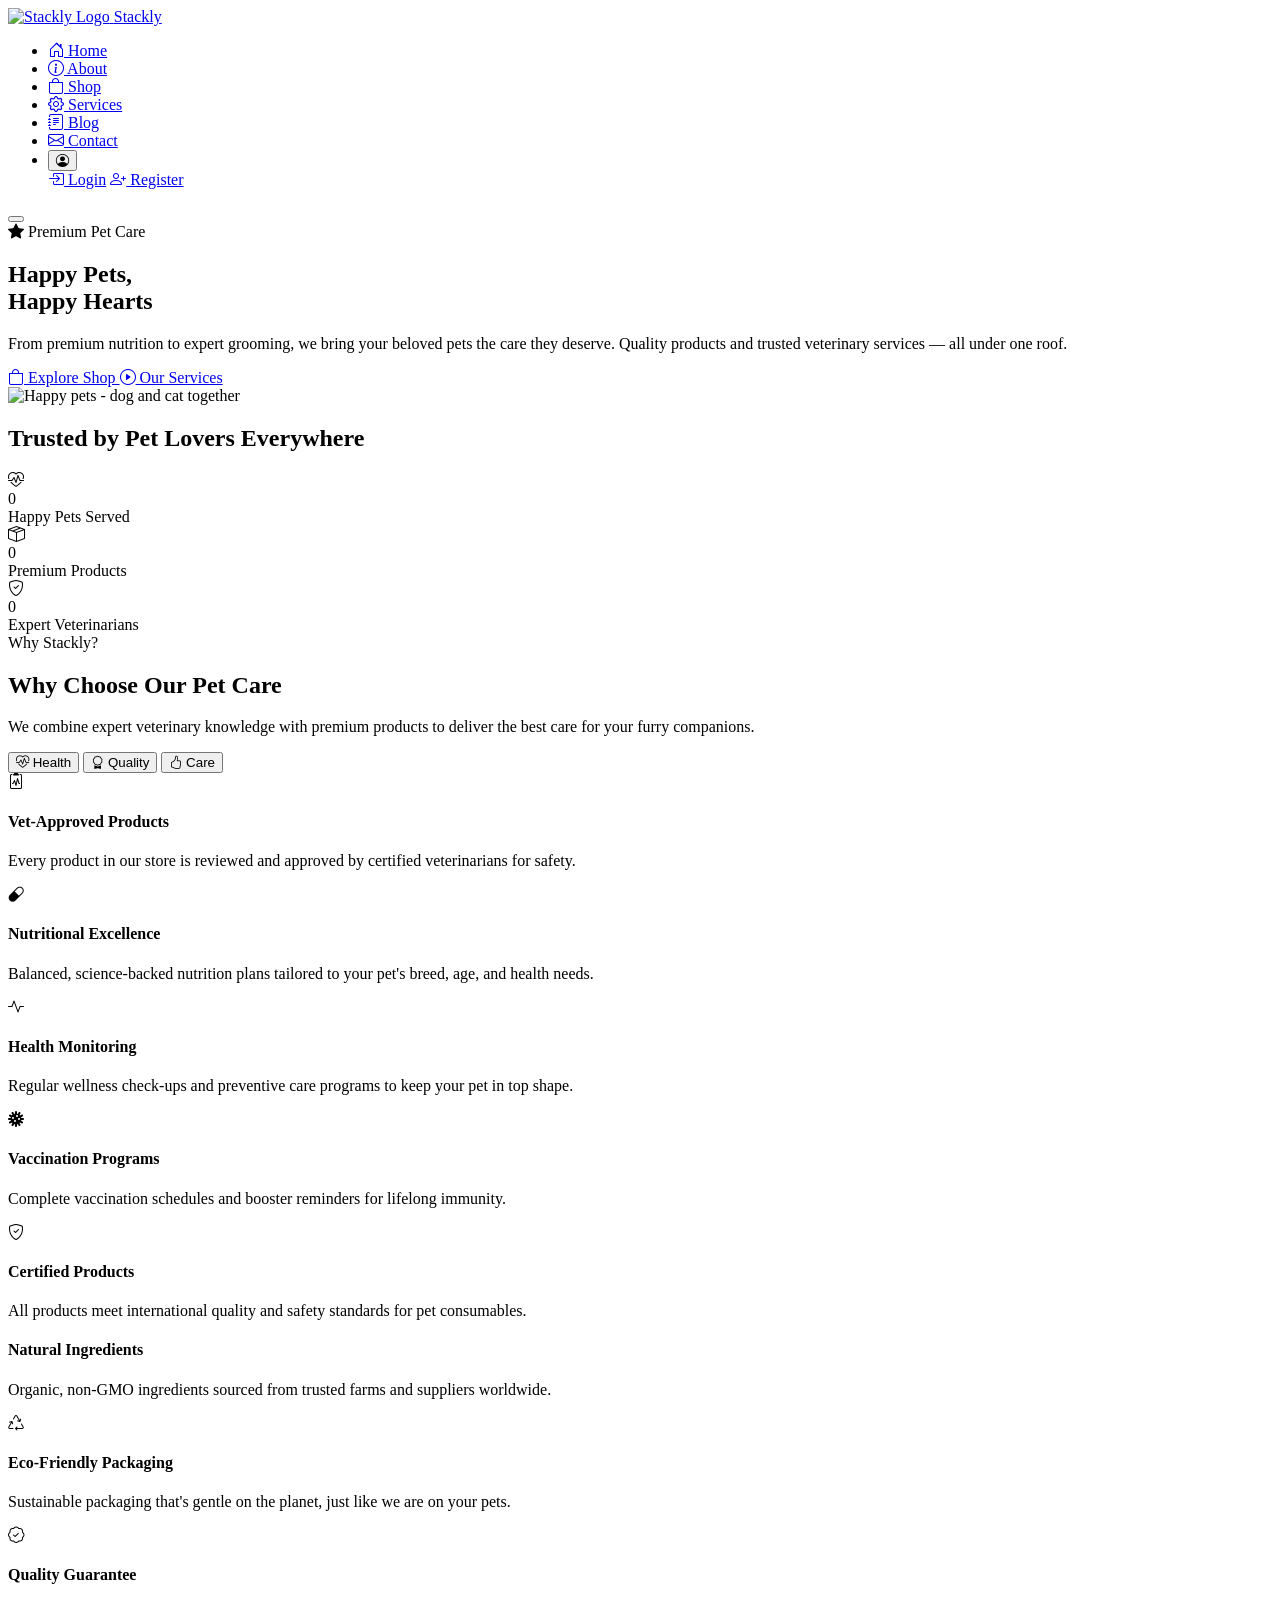
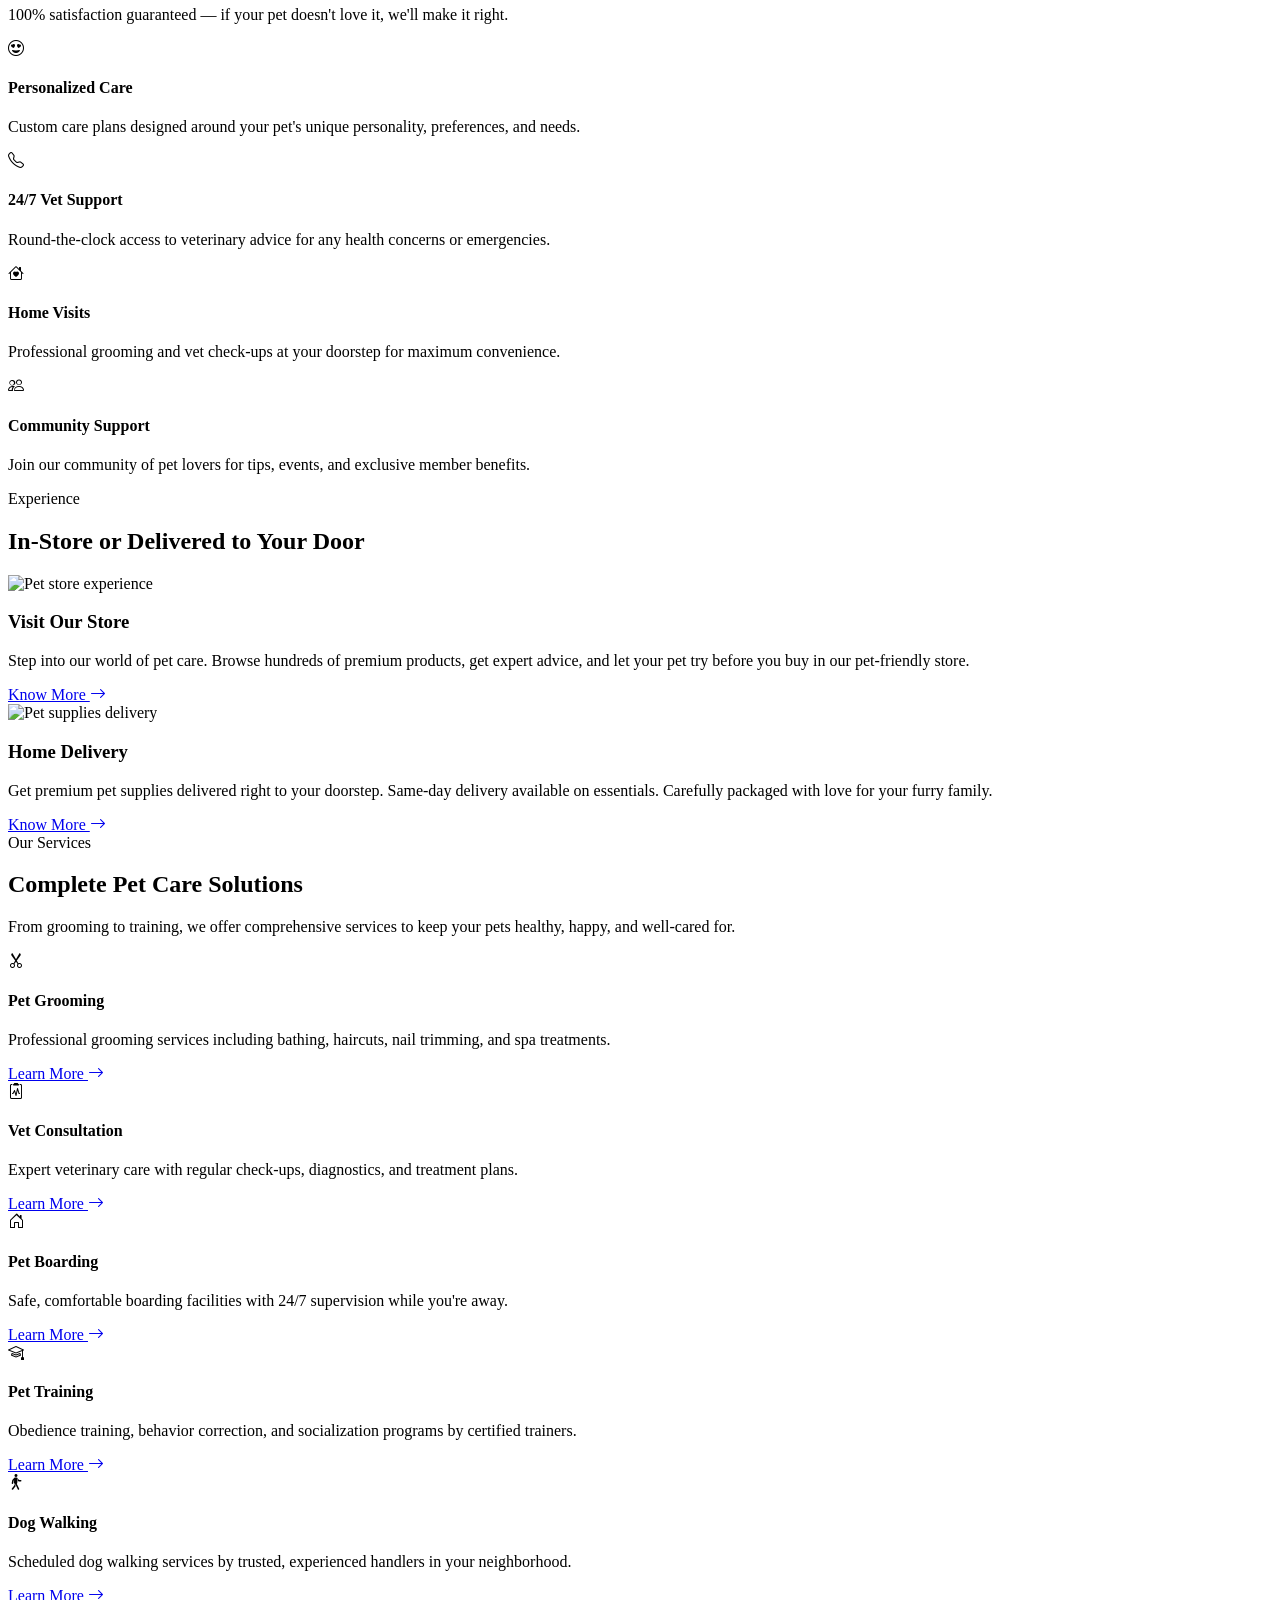
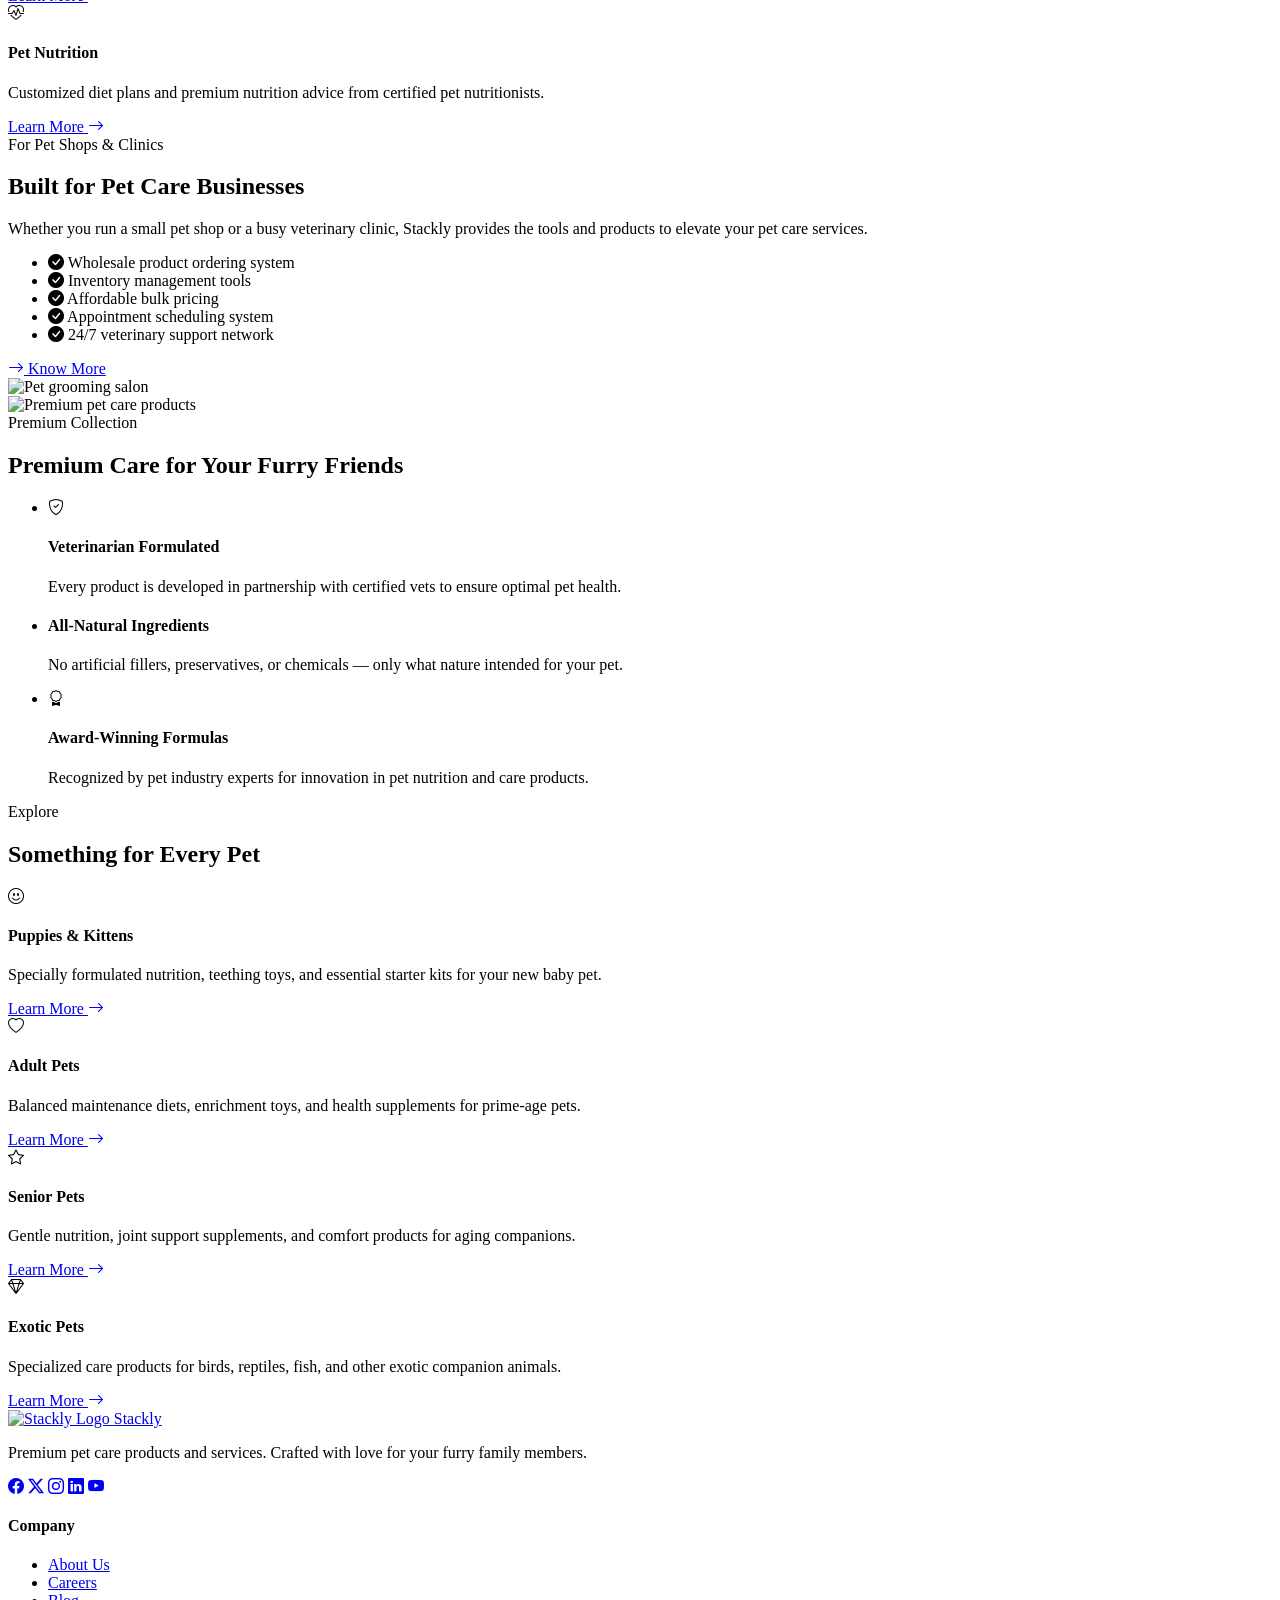
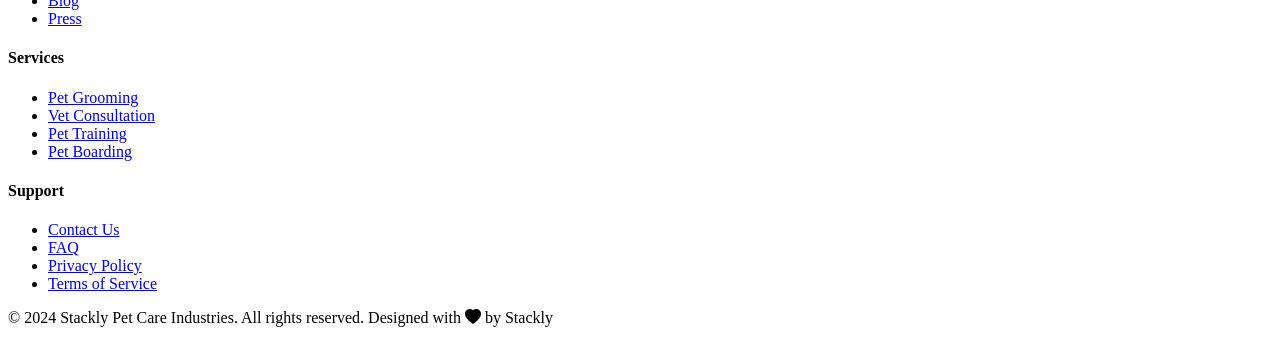
==== index.html @ ed973e9b "Add files via upload" ====
<!DOCTYPE html>
<html lang="en">
<head>
  <meta charset="UTF-8">
  <meta name="viewport" content="width=device-width, initial-scale=1.0">
  <meta name="description" content="Stackly Pet Care - Premium pet care products and services. Shop food, toys, grooming supplies and expert vet care for your furry friends.">
  <title>Stackly || Pet Care</title>
  <link href="https://cdn.jsdelivr.net/npm/bootstrap-icons@1.11.3/font/bootstrap-icons.css" rel="stylesheet">
  <link rel="stylesheet" href="css/style.css">
</head>
<body>

<!-- ===== NAVBAR ===== -->
<nav class="navbar" id="navbar">
  <div class="container">
    <a href="index.html" class="navbar-brand">
      <img src="images/logo.webp" alt="Stackly Logo" class="logo-img">
      <span class="brand-text">Stackly</span>
    </a>

    <ul class="nav-links" id="navLinks">
      <li><a href="index.html" class="active"><i class="bi bi-house-door"></i> Home</a></li>
      <li><a href="about.html"><i class="bi bi-info-circle"></i> About</a></li>
      <li><a href="shop.html"><i class="bi bi-bag"></i> Shop</a></li>
      <li><a href="services.html"><i class="bi bi-gear"></i> Services</a></li>
      <li><a href="blog.html"><i class="bi bi-journal-text"></i> Blog</a></li>
      <li><a href="contact.html"><i class="bi bi-envelope"></i> Contact</a></li>
      <li class="profile-dropdown">
        <button class="profile-btn" onclick="toggleDropdown()" aria-label="Profile menu">
          <i class="bi bi-person-circle"></i>
        </button>
        <div class="dropdown-menu" id="profileDropdown">
          <a href="login.html"><i class="bi bi-box-arrow-in-right"></i> Login</a>
          <a href="register.html"><i class="bi bi-person-plus"></i> Register</a>
        </div>
      </li>
    </ul>

    <button class="hamburger" onclick="toggleMenu()" aria-label="Toggle navigation">
      <span></span><span></span><span></span>
    </button>
  </div>
</nav>
<div class="nav-overlay" id="navOverlay"></div>

<!-- ===== SECTION 1: HERO ===== -->
<section class="hero-section" id="hero">
  <div class="container">
    <div class="hero-grid">
      <div class="hero-content">
        <div class="hero-badge">
          <i class="bi bi-star-fill"></i> Premium Pet Care
        </div>
        <h1 class="hero-title">
          Happy Pets,<br><span>Happy Hearts</span>
        </h1>
        <p class="hero-text">
          From premium nutrition to expert grooming, we bring your beloved pets the care they deserve. Quality products and trusted veterinary services — all under one roof.
        </p>
        <div class="hero-buttons">
          <a href="error.html" class="btn-primary">
            <i class="bi bi-bag"></i> Explore Shop
          </a>
          <a href="error.html" class="btn-secondary">
            <i class="bi bi-play-circle"></i> Our Services
          </a>
        </div>
      </div>
      <div class="hero-image">
        <img src="images/hero-pet.webp" alt="Happy pets - dog and cat together">
      </div>
    </div>
  </div>
</section>

<!-- ===== SECTION 2: STATS ===== -->
<section class="stats-section" id="stats">
  <div class="container">
    <h2 class="stats-title">Trusted by <span>Pet Lovers Everywhere</span></h2>
    <div class="stats-grid">
      <div class="stat-card fade-up">
        <div class="stat-icon"><i class="bi bi-heart-pulse"></i></div>
        <div class="stat-number counter" data-target="10000" data-suffix="+">0</div>
        <div class="stat-label">Happy Pets Served</div>
      </div>
      <div class="stat-card fade-up">
        <div class="stat-icon"><i class="bi bi-box-seam"></i></div>
        <div class="stat-number counter" data-target="200" data-suffix="+">0</div>
        <div class="stat-label">Premium Products</div>
      </div>
      <div class="stat-card fade-up">
        <div class="stat-icon"><i class="bi bi-shield-check"></i></div>
        <div class="stat-number counter" data-target="50" data-suffix="+">0</div>
        <div class="stat-label">Expert Veterinarians</div>
      </div>
    </div>
  </div>
</section>

<!-- ===== SECTION 3: WHY CHOOSE US (TABS) ===== -->
<section class="why-section" id="why">
  <div class="container">
    <div class="section-header fade-up">
      <div class="section-subtitle">Why Stackly?</div>
      <h2 class="section-title">Why Choose Our Pet Care</h2>
      <p class="section-desc">We combine expert veterinary knowledge with premium products to deliver the best care for your furry companions.</p>
    </div>

    <div class="tab-buttons fade-up">
      <button class="tab-btn active" data-tab="health" onclick="switchTab('health')">
        <i class="bi bi-heart-pulse"></i> Health
      </button>
      <button class="tab-btn" data-tab="quality" onclick="switchTab('quality')">
        <i class="bi bi-award"></i> Quality
      </button>
      <button class="tab-btn" data-tab="care" onclick="switchTab('care')">
        <i class="bi bi-hand-thumbs-up"></i> Care
      </button>
    </div>

    <div class="tab-content active" id="health">
      <div class="feature-grid">
        <div class="feature-card fade-up">
          <div class="feature-icon"><i class="bi bi-clipboard2-pulse"></i></div>
          <h4>Vet-Approved Products</h4>
          <p>Every product in our store is reviewed and approved by certified veterinarians for safety.</p>
        </div>
        <div class="feature-card fade-up">
          <div class="feature-icon"><i class="bi bi-capsule"></i></div>
          <h4>Nutritional Excellence</h4>
          <p>Balanced, science-backed nutrition plans tailored to your pet's breed, age, and health needs.</p>
        </div>
        <div class="feature-card fade-up">
          <div class="feature-icon"><i class="bi bi-activity"></i></div>
          <h4>Health Monitoring</h4>
          <p>Regular wellness check-ups and preventive care programs to keep your pet in top shape.</p>
        </div>
        <div class="feature-card fade-up">
          <div class="feature-icon"><i class="bi bi-virus"></i></div>
          <h4>Vaccination Programs</h4>
          <p>Complete vaccination schedules and booster reminders for lifelong immunity.</p>
        </div>
      </div>
    </div>

    <div class="tab-content" id="quality">
      <div class="feature-grid">
        <div class="feature-card fade-up">
          <div class="feature-icon"><i class="bi bi-shield-check"></i></div>
          <h4>Certified Products</h4>
          <p>All products meet international quality and safety standards for pet consumables.</p>
        </div>
        <div class="feature-card fade-up">
          <div class="feature-icon"><i class="bi bi-leaf"></i></div>
          <h4>Natural Ingredients</h4>
          <p>Organic, non-GMO ingredients sourced from trusted farms and suppliers worldwide.</p>
        </div>
        <div class="feature-card fade-up">
          <div class="feature-icon"><i class="bi bi-recycle"></i></div>
          <h4>Eco-Friendly Packaging</h4>
          <p>Sustainable packaging that's gentle on the planet, just like we are on your pets.</p>
        </div>
        <div class="feature-card fade-up">
          <div class="feature-icon"><i class="bi bi-patch-check"></i></div>
          <h4>Quality Guarantee</h4>
          <p>100% satisfaction guaranteed — if your pet doesn't love it, we'll make it right.</p>
        </div>
      </div>
    </div>

    <div class="tab-content" id="care">
      <div class="feature-grid">
        <div class="feature-card fade-up">
          <div class="feature-icon"><i class="bi bi-emoji-heart-eyes"></i></div>
          <h4>Personalized Care</h4>
          <p>Custom care plans designed around your pet's unique personality, preferences, and needs.</p>
        </div>
        <div class="feature-card fade-up">
          <div class="feature-icon"><i class="bi bi-telephone"></i></div>
          <h4>24/7 Vet Support</h4>
          <p>Round-the-clock access to veterinary advice for any health concerns or emergencies.</p>
        </div>
        <div class="feature-card fade-up">
          <div class="feature-icon"><i class="bi bi-house-heart"></i></div>
          <h4>Home Visits</h4>
          <p>Professional grooming and vet check-ups at your doorstep for maximum convenience.</p>
        </div>
        <div class="feature-card fade-up">
          <div class="feature-icon"><i class="bi bi-people"></i></div>
          <h4>Community Support</h4>
          <p>Join our community of pet lovers for tips, events, and exclusive member benefits.</p>
        </div>
      </div>
    </div>
  </div>
</section>

<!-- ===== SECTION 4: PLATFORM (In-Store / Delivery) ===== -->
<section class="platform-section" id="platform">
  <div class="container">
    <div class="section-header fade-up">
      <div class="section-subtitle">Experience</div>
      <h2 class="section-title">In-Store or Delivered to Your Door</h2>
    </div>
    <div class="platform-grid">
      <div class="platform-card fade-up">
        <img src="images/pet-store.webp" alt="Pet store experience">
        <h3>Visit Our Store</h3>
        <p>Step into our world of pet care. Browse hundreds of premium products, get expert advice, and let your pet try before you buy in our pet-friendly store.</p>
        <a href="error.html" class="learn-link">Know More <i class="bi bi-arrow-right"></i></a>
      </div>
      <div class="platform-card fade-up">
        <img src="images/pet-delivery.webp" alt="Pet supplies delivery">
        <h3>Home Delivery</h3>
        <p>Get premium pet supplies delivered right to your doorstep. Same-day delivery available on essentials. Carefully packaged with love for your furry family.</p>
        <a href="error.html" class="learn-link">Know More <i class="bi bi-arrow-right"></i></a>
      </div>
    </div>
  </div>
</section>

<!-- ===== SECTION 5: OUR SERVICES GRID ===== -->
<section class="services-section" id="services">
  <div class="container">
    <div class="section-header fade-up">
      <div class="section-subtitle">Our Services</div>
      <h2 class="section-title">Complete Pet Care Solutions</h2>
      <p class="section-desc">From grooming to training, we offer comprehensive services to keep your pets healthy, happy, and well-cared for.</p>
    </div>
    <div class="services-grid">
      <div class="service-card fade-up">
        <div class="service-icon"><i class="bi bi-scissors"></i></div>
        <h4>Pet Grooming</h4>
        <p>Professional grooming services including bathing, haircuts, nail trimming, and spa treatments.</p>
        <a href="error.html" class="learn-link">Learn More <i class="bi bi-arrow-right"></i></a>
      </div>
      <div class="service-card fade-up">
        <div class="service-icon"><i class="bi bi-clipboard2-pulse"></i></div>
        <h4>Vet Consultation</h4>
        <p>Expert veterinary care with regular check-ups, diagnostics, and treatment plans.</p>
        <a href="error.html" class="learn-link">Learn More <i class="bi bi-arrow-right"></i></a>
      </div>
      <div class="service-card fade-up">
        <div class="service-icon"><i class="bi bi-house-door"></i></div>
        <h4>Pet Boarding</h4>
        <p>Safe, comfortable boarding facilities with 24/7 supervision while you're away.</p>
        <a href="error.html" class="learn-link">Learn More <i class="bi bi-arrow-right"></i></a>
      </div>
      <div class="service-card fade-up">
        <div class="service-icon"><i class="bi bi-mortarboard"></i></div>
        <h4>Pet Training</h4>
        <p>Obedience training, behavior correction, and socialization programs by certified trainers.</p>
        <a href="error.html" class="learn-link">Learn More <i class="bi bi-arrow-right"></i></a>
      </div>
      <div class="service-card fade-up">
        <div class="service-icon"><i class="bi bi-person-walking"></i></div>
        <h4>Dog Walking</h4>
        <p>Scheduled dog walking services by trusted, experienced handlers in your neighborhood.</p>
        <a href="error.html" class="learn-link">Learn More <i class="bi bi-arrow-right"></i></a>
      </div>
      <div class="service-card fade-up">
        <div class="service-icon"><i class="bi bi-heart-pulse"></i></div>
        <h4>Pet Nutrition</h4>
        <p>Customized diet plans and premium nutrition advice from certified pet nutritionists.</p>
        <a href="error.html" class="learn-link">Learn More <i class="bi bi-arrow-right"></i></a>
      </div>
    </div>
  </div>
</section>

<!-- ===== SECTION 6: SMALL BUSINESS ===== -->
<section class="small-biz-section" id="small-biz">
  <div class="container">
    <div class="small-biz-grid">
      <div class="small-biz-content fade-up">
        <div class="section-subtitle">For Pet Shops & Clinics</div>
        <h2>Built for Pet Care Businesses</h2>
        <p>Whether you run a small pet shop or a busy veterinary clinic, Stackly provides the tools and products to elevate your pet care services.</p>
        <ul class="biz-features">
          <li><i class="bi bi-check-circle-fill"></i> Wholesale product ordering system</li>
          <li><i class="bi bi-check-circle-fill"></i> Inventory management tools</li>
          <li><i class="bi bi-check-circle-fill"></i> Affordable bulk pricing</li>
          <li><i class="bi bi-check-circle-fill"></i> Appointment scheduling system</li>
          <li><i class="bi bi-check-circle-fill"></i> 24/7 veterinary support network</li>
        </ul>
        <a href="services.html" class="btn-primary" style="margin-top: 24px;">
          <i class="bi bi-arrow-right"></i> Know More
        </a>
      </div>
      <div class="small-biz-image fade-up">
        <img src="images/pet-grooming.webp" alt="Pet grooming salon">
      </div>
    </div>
  </div>
</section>

<!-- ===== SECTION 7: SPOTLIGHT ===== -->
<section class="spotlight-section" id="spotlight">
  <div class="container">
    <div class="spotlight-grid">
      <div class="spotlight-image fade-up">
        <img src="images/spotlight-pet.webp" alt="Premium pet care products">
      </div>
      <div class="spotlight-content fade-up">
        <div class="section-subtitle">Premium Collection</div>
        <h2 class="section-title" style="text-align:left">Premium Care for Your Furry Friends</h2>
        <ul class="spotlight-list">
          <li>
            <i class="bi bi-shield-check"></i>
            <div>
              <h4>Veterinarian Formulated</h4>
              <p>Every product is developed in partnership with certified vets to ensure optimal pet health.</p>
            </div>
          </li>
          <li>
            <i class="bi bi-leaf"></i>
            <div>
              <h4>All-Natural Ingredients</h4>
              <p>No artificial fillers, preservatives, or chemicals — only what nature intended for your pet.</p>
            </div>
          </li>
          <li>
            <i class="bi bi-award"></i>
            <div>
              <h4>Award-Winning Formulas</h4>
              <p>Recognized by pet industry experts for innovation in pet nutrition and care products.</p>
            </div>
          </li>
        </ul>
      </div>
    </div>
  </div>
</section>

<!-- ===== SECTION 8: SOLUTIONS GRID ===== -->
<section class="solutions-section" id="solutions">
  <div class="container">
    <div class="section-header fade-up">
      <div class="section-subtitle">Explore</div>
      <h2 class="section-title">Something for Every Pet</h2>
    </div>
    <div class="solutions-grid">
      <div class="solution-card fade-up">
        <i class="bi bi-emoji-smile"></i>
        <h4>Puppies & Kittens</h4>
        <p>Specially formulated nutrition, teething toys, and essential starter kits for your new baby pet.</p>
        <a href="error.html" class="learn-link">Learn More <i class="bi bi-arrow-right"></i></a>
      </div>
      <div class="solution-card fade-up">
        <i class="bi bi-heart"></i>
        <h4>Adult Pets</h4>
        <p>Balanced maintenance diets, enrichment toys, and health supplements for prime-age pets.</p>
        <a href="error.html" class="learn-link">Learn More <i class="bi bi-arrow-right"></i></a>
      </div>
      <div class="solution-card fade-up">
        <i class="bi bi-star"></i>
        <h4>Senior Pets</h4>
        <p>Gentle nutrition, joint support supplements, and comfort products for aging companions.</p>
        <a href="error.html" class="learn-link">Learn More <i class="bi bi-arrow-right"></i></a>
      </div>
      <div class="solution-card fade-up">
        <i class="bi bi-gem"></i>
        <h4>Exotic Pets</h4>
        <p>Specialized care products for birds, reptiles, fish, and other exotic companion animals.</p>
        <a href="error.html" class="learn-link">Learn More <i class="bi bi-arrow-right"></i></a>
      </div>
    </div>
  </div>
</section>

<!-- ===== FOOTER ===== -->
<footer class="footer" id="footer">
  <div class="container">
    <div class="footer-grid">
      <div class="footer-brand">
        <a href="index.html" class="navbar-brand">
          <img src="images/logo.webp" alt="Stackly Logo" class="logo-img">
          <span class="brand-text">Stackly</span>
        </a>
        <p>Premium pet care products and services. Crafted with love for your furry family members.</p>
        <div class="footer-socials">
          <a href="error.html" aria-label="Facebook"><i class="bi bi-facebook"></i></a>
          <a href="error.html" aria-label="Twitter"><i class="bi bi-twitter-x"></i></a>
          <a href="error.html" aria-label="Instagram"><i class="bi bi-instagram"></i></a>
          <a href="error.html" aria-label="LinkedIn"><i class="bi bi-linkedin"></i></a>
          <a href="error.html" aria-label="YouTube"><i class="bi bi-youtube"></i></a>
        </div>
      </div>
      <div class="footer-column">
        <h4>Company</h4>
        <ul>
          <li><a href="about.html">About Us</a></li>
          <li><a href="error.html">Careers</a></li>
          <li><a href="blog.html">Blog</a></li>
          <li><a href="error.html">Press</a></li>
        </ul>
      </div>
      <div class="footer-column">
        <h4>Services</h4>
        <ul>
          <li><a href="services.html">Pet Grooming</a></li>
          <li><a href="services.html">Vet Consultation</a></li>
          <li><a href="services.html">Pet Training</a></li>
          <li><a href="services.html">Pet Boarding</a></li>
        </ul>
      </div>
      <div class="footer-column">
        <h4>Support</h4>
        <ul>
          <li><a href="contact.html">Contact Us</a></li>
          <li><a href="error.html">FAQ</a></li>
          <li><a href="error.html">Privacy Policy</a></li>
          <li><a href="error.html">Terms of Service</a></li>
        </ul>
      </div>
    </div>
    <div class="footer-bottom">
      <p>&copy; 2024 Stackly Pet Care Industries. All rights reserved. Designed with <i class="bi bi-heart-fill" style="color:var(--accent)"></i> by Stackly</p>
    </div>
  </div>
</footer>

<script src="js/main.js"></script>
</body>
</html>
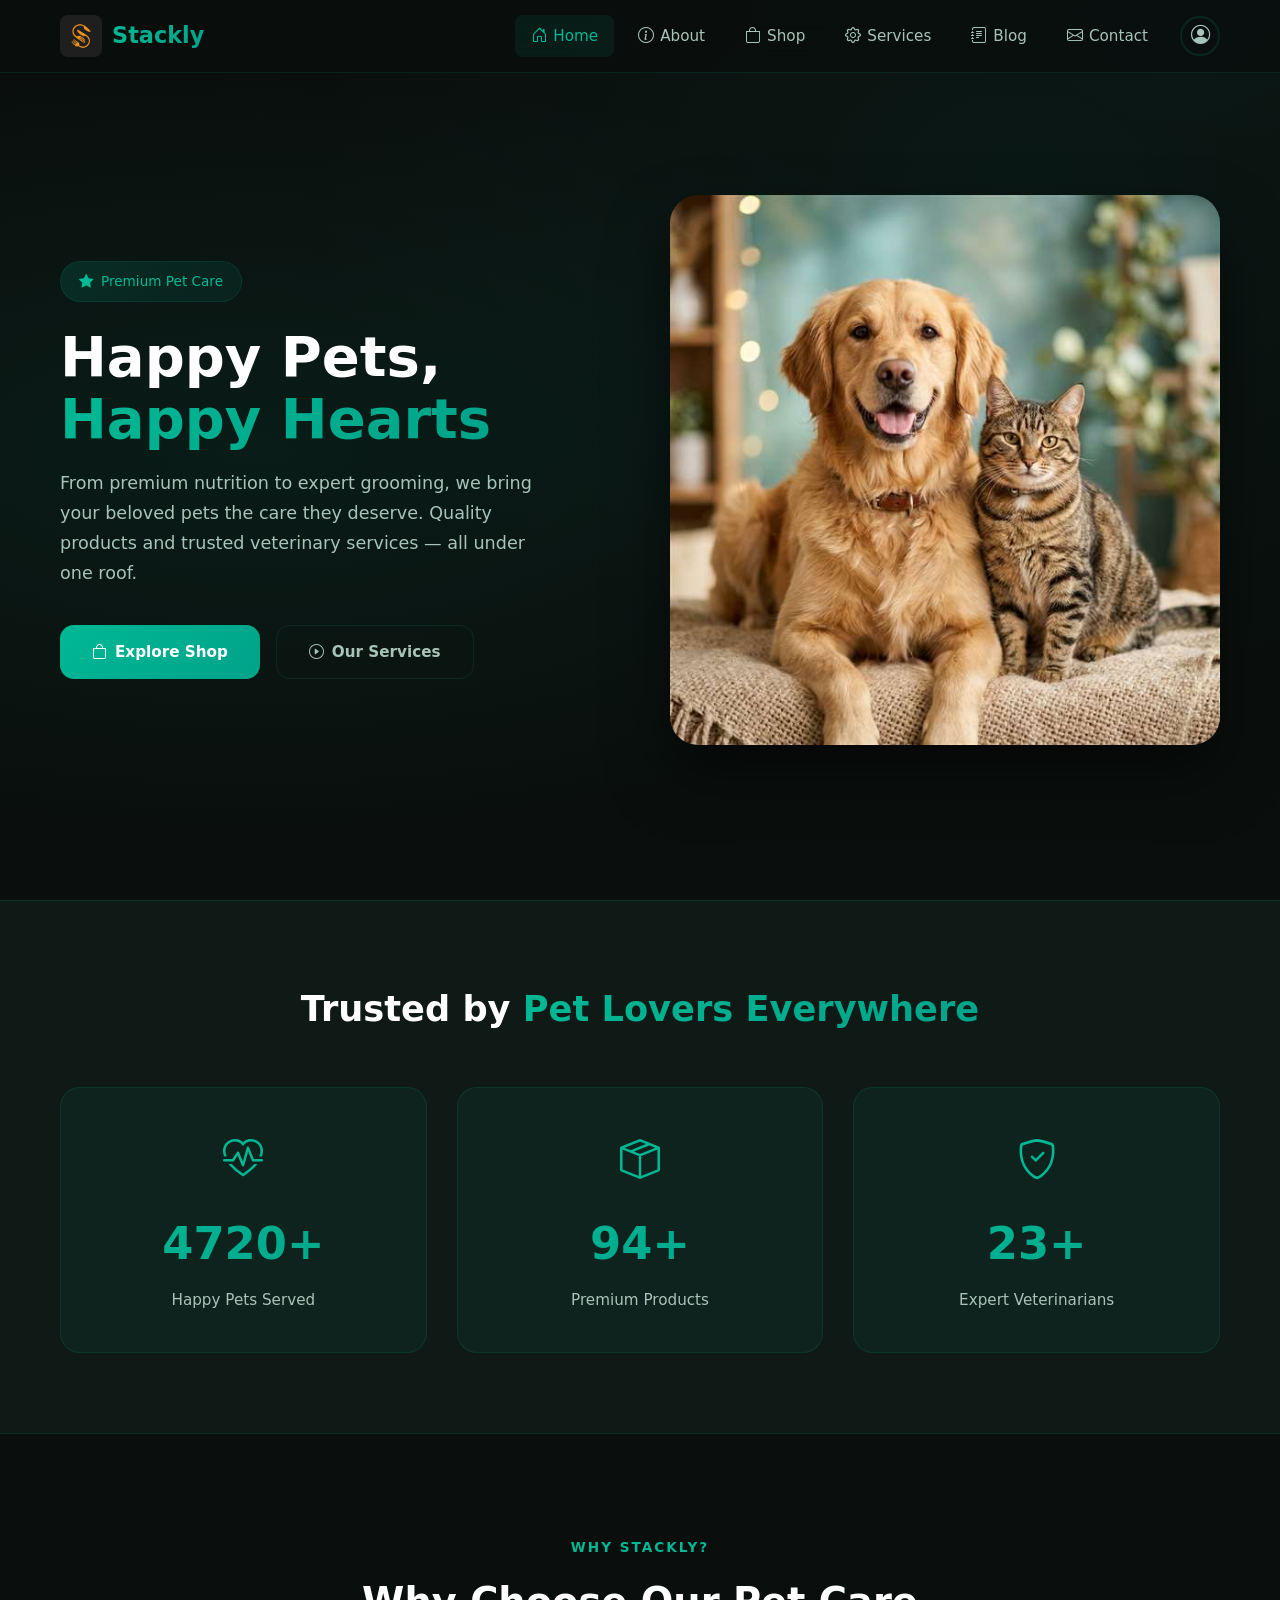
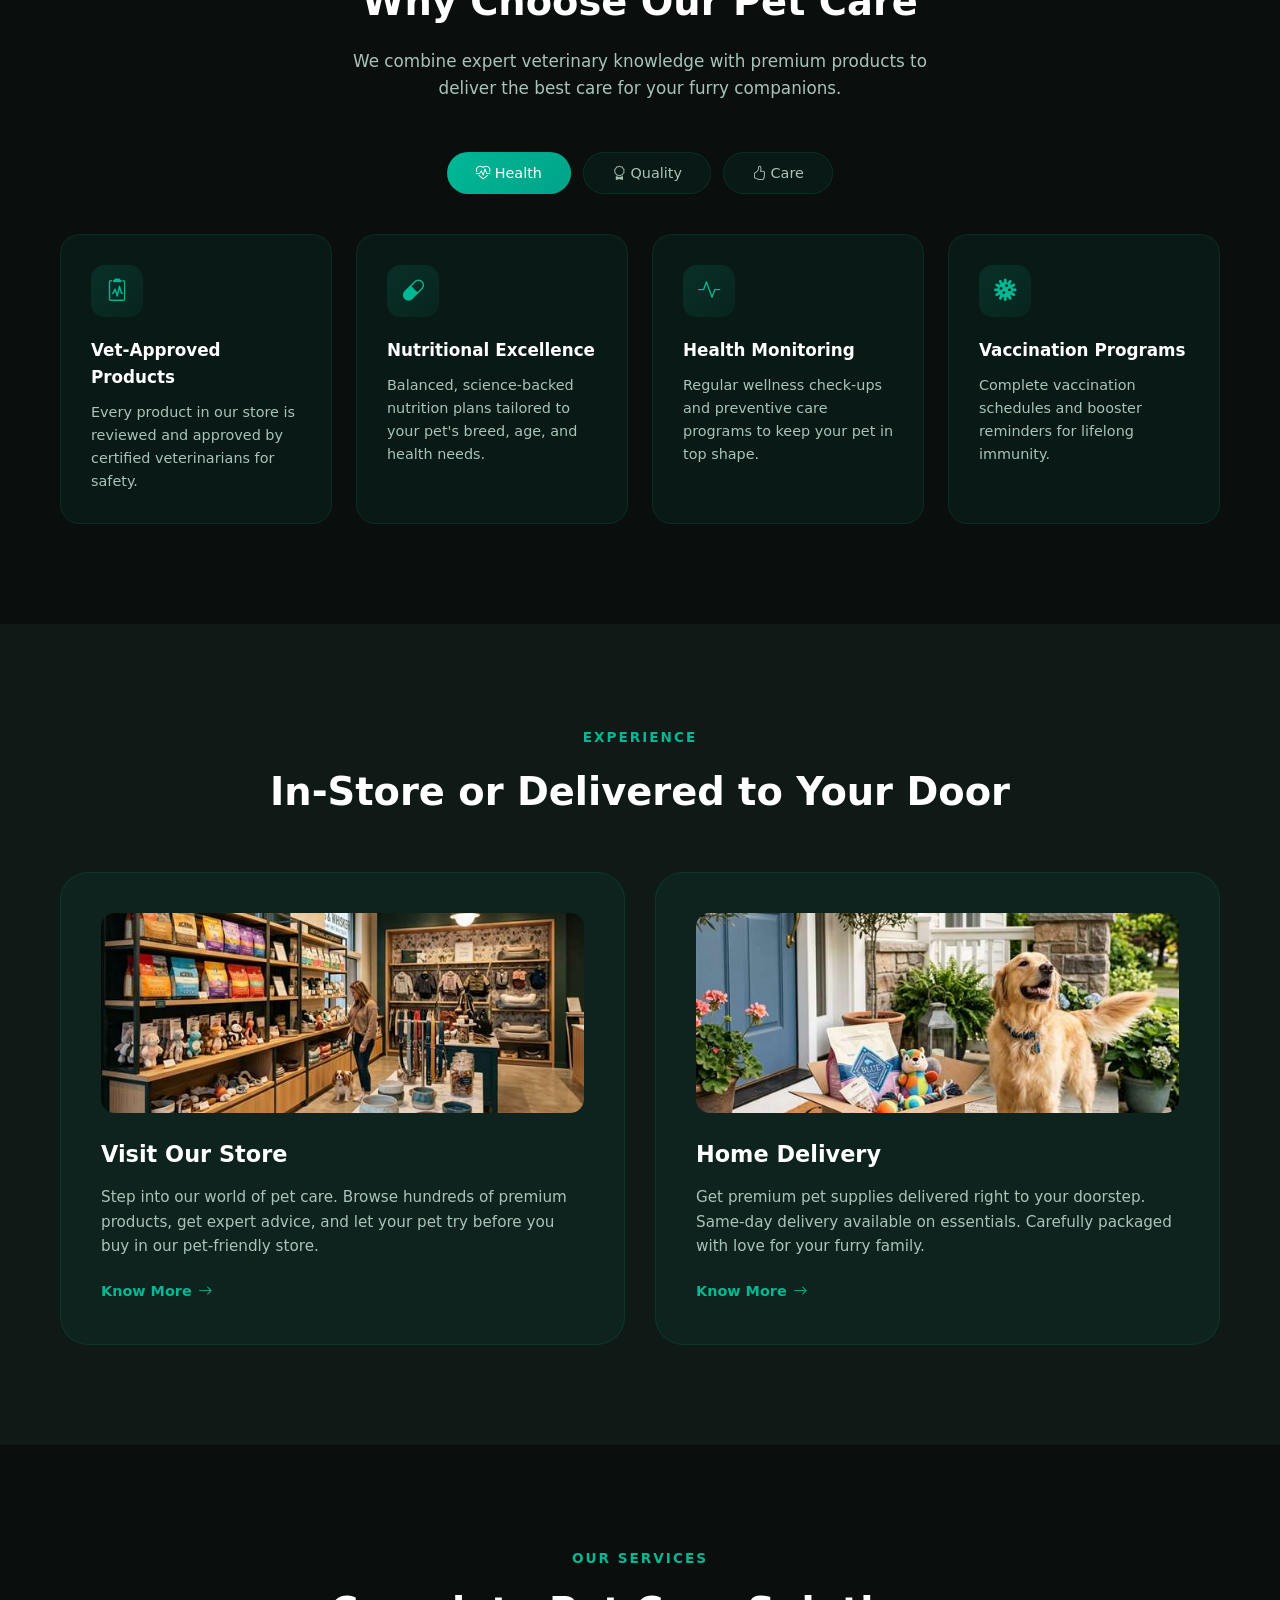
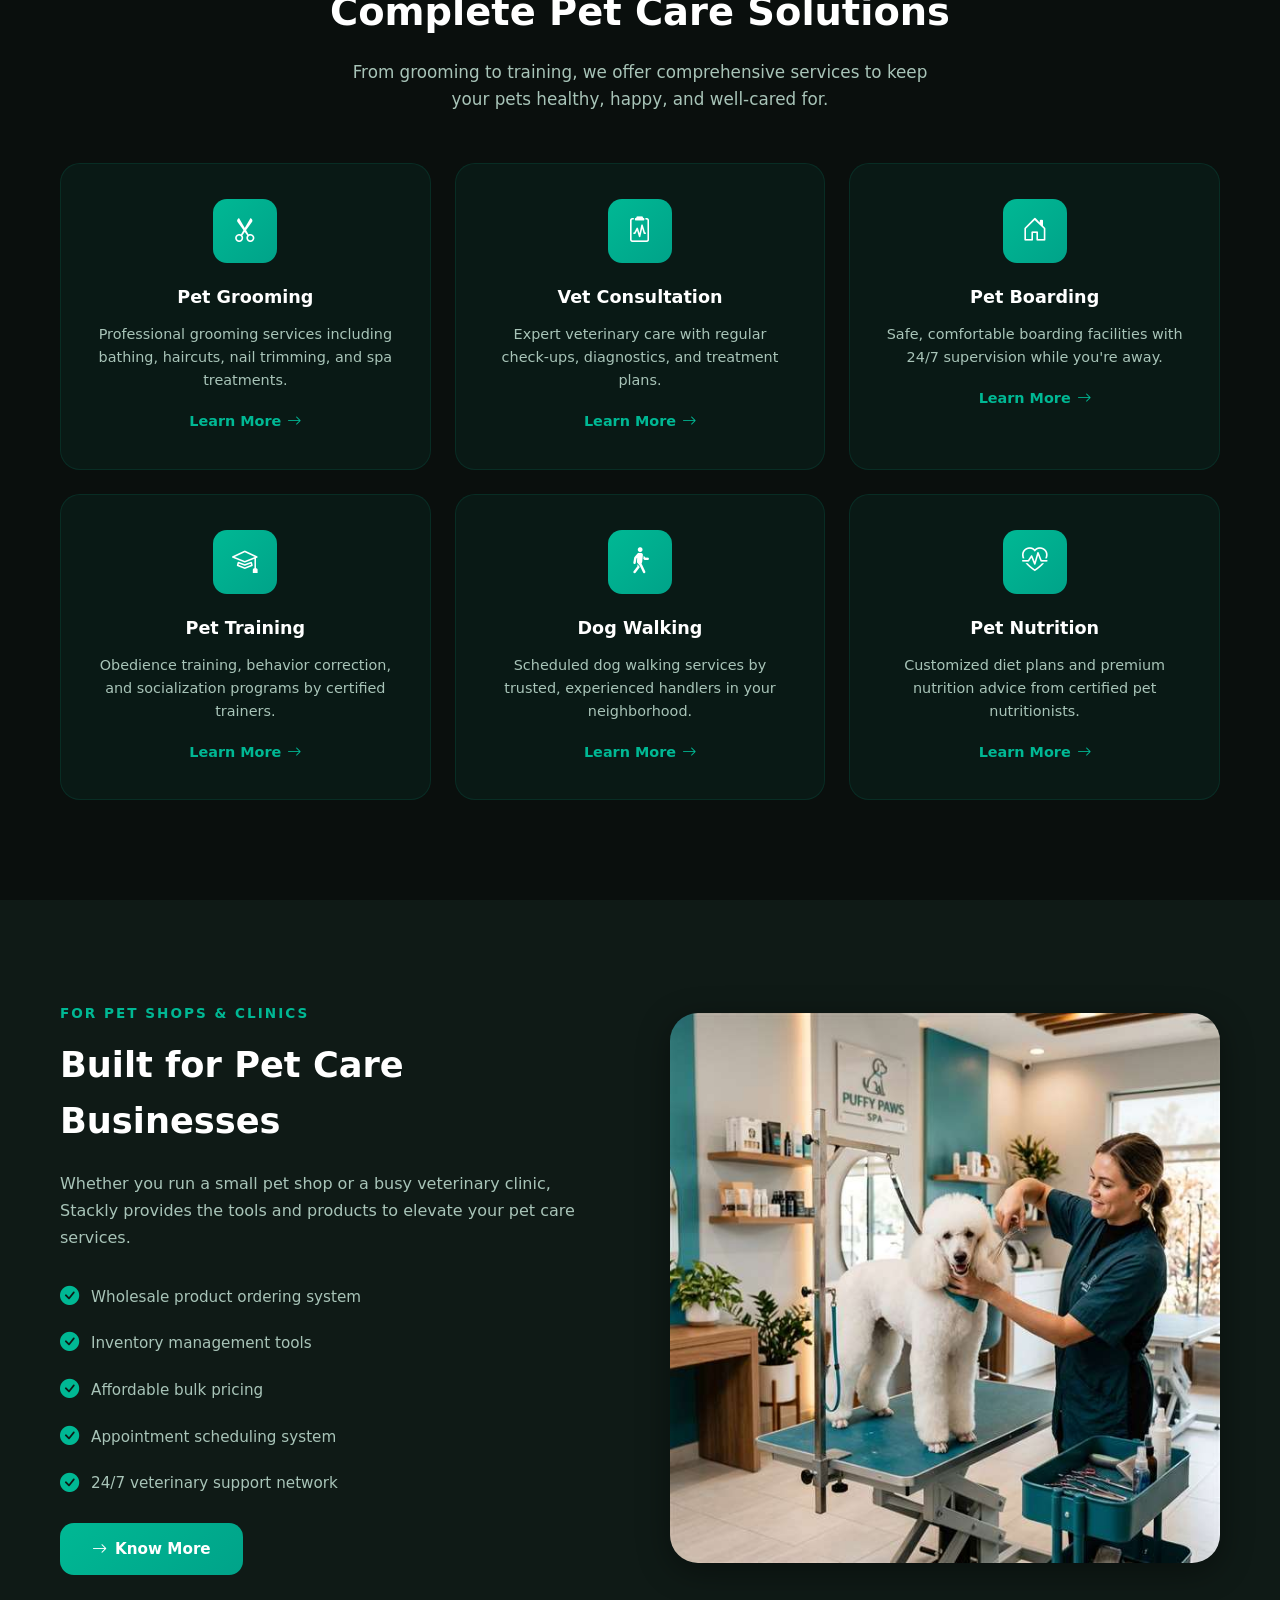
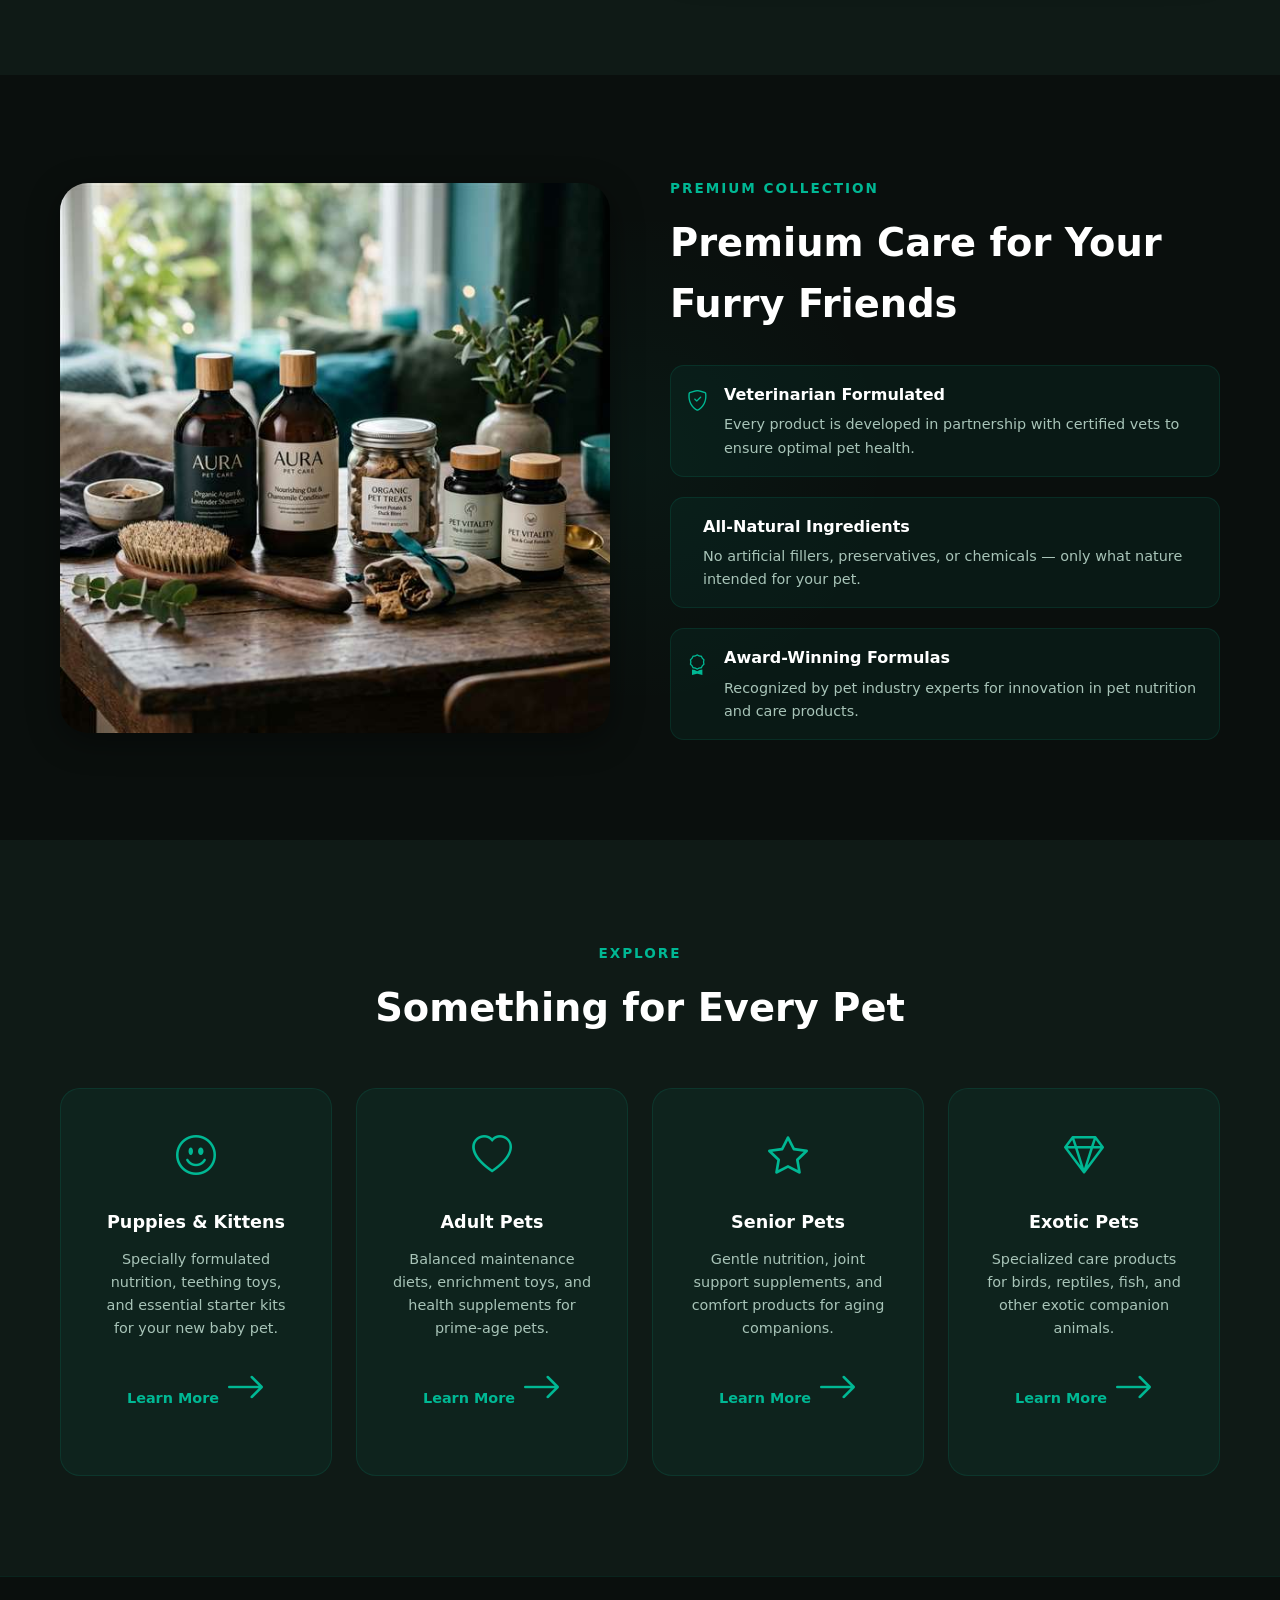
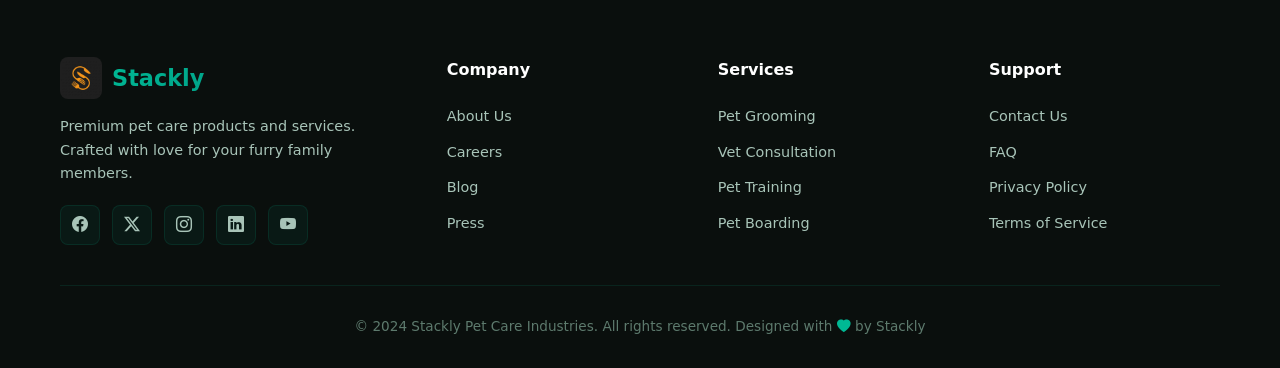
==== commit 2cc1aa47: "Fix file paths for GitHub Pages deployment" ====
--- a/index.html
+++ b/index.html
@@ -6,7 +6,7 @@
   <meta name="description" content="Stackly Pet Care - Premium pet care products and services. Shop food, toys, grooming supplies and expert vet care for your furry friends.">
   <title>Stackly || Pet Care</title>
   <link href="https://cdn.jsdelivr.net/npm/bootstrap-icons@1.11.3/font/bootstrap-icons.css" rel="stylesheet">
-  <link rel="stylesheet" href="css/style.css">
+  <link rel="stylesheet" href="style.css">
 </head>
 <body>
 
@@ -14,7 +14,7 @@
 <nav class="navbar" id="navbar">
   <div class="container">
     <a href="index.html" class="navbar-brand">
-      <img src="images/logo.webp" alt="Stackly Logo" class="logo-img">
+      <img src="logo.webp" alt="Stackly Logo" class="logo-img">
       <span class="brand-text">Stackly</span>
     </a>
 
@@ -67,7 +67,7 @@
         </div>
       </div>
       <div class="hero-image">
-        <img src="images/hero-pet.webp" alt="Happy pets - dog and cat together">
+        <img src="hero-pet.webp" alt="Happy pets - dog and cat together">
       </div>
     </div>
   </div>
@@ -204,13 +204,13 @@
     </div>
     <div class="platform-grid">
       <div class="platform-card fade-up">
-        <img src="images/pet-store.webp" alt="Pet store experience">
+        <img src="pet-store.webp" alt="Pet store experience">
         <h3>Visit Our Store</h3>
         <p>Step into our world of pet care. Browse hundreds of premium products, get expert advice, and let your pet try before you buy in our pet-friendly store.</p>
         <a href="error.html" class="learn-link">Know More <i class="bi bi-arrow-right"></i></a>
       </div>
       <div class="platform-card fade-up">
-        <img src="images/pet-delivery.webp" alt="Pet supplies delivery">
+        <img src="pet-delivery.webp" alt="Pet supplies delivery">
         <h3>Home Delivery</h3>
         <p>Get premium pet supplies delivered right to your doorstep. Same-day delivery available on essentials. Carefully packaged with love for your furry family.</p>
         <a href="error.html" class="learn-link">Know More <i class="bi bi-arrow-right"></i></a>
@@ -288,7 +288,7 @@
         </a>
       </div>
       <div class="small-biz-image fade-up">
-        <img src="images/pet-grooming.webp" alt="Pet grooming salon">
+        <img src="pet-grooming.webp" alt="Pet grooming salon">
       </div>
     </div>
   </div>
@@ -299,7 +299,7 @@
   <div class="container">
     <div class="spotlight-grid">
       <div class="spotlight-image fade-up">
-        <img src="images/spotlight-pet.webp" alt="Premium pet care products">
+        <img src="spotlight-pet.webp" alt="Premium pet care products">
       </div>
       <div class="spotlight-content fade-up">
         <div class="section-subtitle">Premium Collection</div>
@@ -374,7 +374,7 @@
     <div class="footer-grid">
       <div class="footer-brand">
         <a href="index.html" class="navbar-brand">
-          <img src="images/logo.webp" alt="Stackly Logo" class="logo-img">
+          <img src="logo.webp" alt="Stackly Logo" class="logo-img">
           <span class="brand-text">Stackly</span>
         </a>
         <p>Premium pet care products and services. Crafted with love for your furry family members.</p>
@@ -420,6 +420,6 @@
   </div>
 </footer>
 
-<script src="js/main.js"></script>
+<script src="main.js"></script>
 </body>
 </html>
--- a/style.css
+++ b/style.css
@@ -0,0 +1,1038 @@
+/* ===== STACKLY PET CARE - GLOBAL DESIGN SYSTEM ===== */
+@import url('https://fonts.googleapis.com/css2?family=Outfit:wght@300;400;500;600;700;800&display=swap');
+
+:root {
+  --bg-primary: #0a0f0d;
+  --bg-secondary: #0f1a16;
+  --bg-tertiary: #162420;
+  --bg-card: rgba(0, 184, 148, 0.06);
+  --bg-card-hover: rgba(0, 184, 148, 0.12);
+  --accent: #00b894;
+  --accent-hover: #00d9a7;
+  --accent-secondary: #00a389;
+  --accent-glow: rgba(0, 184, 148, 0.3);
+  --text-primary: #ffffff;
+  --text-secondary: #a8c4b8;
+  --text-muted: #5d7a6d;
+  --gradient: linear-gradient(135deg, #00b894, #00a389);
+  --gradient-soft: linear-gradient(135deg, rgba(0,184,148,0.15), rgba(0,163,137,0.08));
+  --border-color: rgba(0, 184, 148, 0.12);
+  --border-glow: rgba(0, 184, 148, 0.25);
+  --shadow-card: 0 8px 32px rgba(0, 0, 0, 0.4);
+  --shadow-hover: 0 16px 48px rgba(0, 184, 148, 0.15);
+  --radius-sm: 8px;
+  --radius-md: 14px;
+  --radius-lg: 20px;
+  --radius-xl: 28px;
+  --transition: all 0.3s cubic-bezier(0.25, 0.46, 0.45, 0.94);
+  --font: 'Outfit', system-ui, -apple-system, sans-serif;
+}
+
+* {
+  margin: 0;
+  padding: 0;
+  box-sizing: border-box;
+}
+
+html {
+  scroll-behavior: smooth;
+}
+
+body {
+  font-family: var(--font);
+  background: var(--bg-primary);
+  color: var(--text-primary);
+  line-height: 1.6;
+  overflow-x: hidden;
+}
+
+a {
+  text-decoration: none;
+  color: inherit;
+  transition: var(--transition);
+}
+
+img {
+  max-width: 100%;
+  height: auto;
+  display: block;
+}
+
+.container {
+  max-width: 1200px;
+  margin: 0 auto;
+  padding: 0 20px;
+}
+
+/* ===== NAVBAR ===== */
+.navbar {
+  position: fixed;
+  top: 0;
+  left: 0;
+  right: 0;
+  z-index: 1000;
+  padding: 15px 0;
+  background: rgba(10, 15, 13, 0.85);
+  backdrop-filter: blur(20px);
+  -webkit-backdrop-filter: blur(20px);
+  border-bottom: 1px solid var(--border-color);
+  transition: var(--transition);
+}
+
+.navbar.scrolled {
+  padding: 10px 0;
+  background: rgba(10, 15, 13, 0.95);
+}
+
+.navbar .container {
+  display: flex;
+  align-items: center;
+  justify-content: space-between;
+}
+
+.navbar-brand {
+  display: flex;
+  align-items: center;
+  gap: 10px;
+}
+
+.logo-img {
+  height: 42px;
+  width: auto;
+  border-radius: 8px;
+}
+
+.brand-text {
+  font-size: 1.4rem;
+  font-weight: 700;
+  background: var(--gradient);
+  -webkit-background-clip: text;
+  -webkit-text-fill-color: transparent;
+  background-clip: text;
+}
+
+.nav-links {
+  display: flex;
+  align-items: center;
+  gap: 8px;
+  list-style: none;
+}
+
+.nav-links a {
+  padding: 8px 16px;
+  border-radius: var(--radius-sm);
+  color: var(--text-secondary);
+  font-size: 0.95rem;
+  font-weight: 500;
+  display: flex;
+  align-items: center;
+  gap: 6px;
+  transition: var(--transition);
+}
+
+.nav-links a:hover,
+.nav-links a.active {
+  color: var(--accent);
+  background: rgba(0, 184, 148, 0.08);
+}
+
+.nav-links a i {
+  font-size: 1rem;
+}
+
+/* Profile Dropdown */
+.profile-dropdown {
+  position: relative;
+  margin-left: 8px;
+}
+
+.profile-btn {
+  background: none;
+  border: 2px solid var(--border-color);
+  border-radius: 50%;
+  width: 40px;
+  height: 40px;
+  display: flex;
+  align-items: center;
+  justify-content: center;
+  cursor: pointer;
+  color: var(--text-secondary);
+  font-size: 1.2rem;
+  transition: var(--transition);
+}
+
+.profile-btn:hover {
+  border-color: var(--accent);
+  color: var(--accent);
+}
+
+.dropdown-menu {
+  position: absolute;
+  top: calc(100% + 10px);
+  right: 0;
+  min-width: 180px;
+  background: var(--bg-tertiary);
+  border: 1px solid var(--border-color);
+  border-radius: var(--radius-md);
+  padding: 8px;
+  opacity: 0;
+  visibility: hidden;
+  transform: translateY(-10px);
+  transition: var(--transition);
+  box-shadow: var(--shadow-card);
+}
+
+.dropdown-menu.show {
+  opacity: 1;
+  visibility: visible;
+  transform: translateY(0);
+}
+
+.dropdown-menu a {
+  display: flex;
+  align-items: center;
+  gap: 10px;
+  padding: 10px 14px;
+  border-radius: var(--radius-sm);
+  color: var(--text-secondary);
+  font-size: 0.9rem;
+}
+
+.dropdown-menu a:hover {
+  background: rgba(0, 184, 148, 0.1);
+  color: var(--accent);
+}
+
+/* Hamburger */
+.hamburger {
+  display: none;
+  flex-direction: column;
+  gap: 5px;
+  cursor: pointer;
+  background: none;
+  border: none;
+  padding: 5px;
+}
+
+.hamburger span {
+  width: 24px;
+  height: 2px;
+  background: var(--text-secondary);
+  border-radius: 2px;
+  transition: var(--transition);
+}
+
+.hamburger.active span:nth-child(1) {
+  transform: rotate(45deg) translate(5px, 5px);
+}
+
+.hamburger.active span:nth-child(2) {
+  opacity: 0;
+}
+
+.hamburger.active span:nth-child(3) {
+  transform: rotate(-45deg) translate(5px, -5px);
+}
+
+/* Nav Overlay */
+.nav-overlay {
+  display: none;
+  position: fixed;
+  top: 0;
+  left: 0;
+  right: 0;
+  bottom: 0;
+  background: rgba(0, 0, 0, 0.5);
+  z-index: 998;
+}
+
+.nav-overlay.active {
+  display: block;
+}
+
+/* ===== HERO SECTION ===== */
+.hero-section {
+  min-height: 100vh;
+  display: flex;
+  align-items: center;
+  padding: 120px 0 80px;
+  background: radial-gradient(ellipse at 20% 50%, rgba(0, 184, 148, 0.08) 0%, transparent 60%),
+              radial-gradient(ellipse at 80% 20%, rgba(0, 163, 137, 0.06) 0%, transparent 50%),
+              var(--bg-primary);
+  position: relative;
+  overflow: hidden;
+}
+
+.hero-section::before {
+  content: '';
+  position: absolute;
+  top: -50%;
+  right: -20%;
+  width: 600px;
+  height: 600px;
+  background: radial-gradient(circle, rgba(0, 184, 148, 0.06), transparent 70%);
+  border-radius: 50%;
+  animation: float 8s ease-in-out infinite;
+}
+
+@keyframes float {
+  0%, 100% { transform: translateY(0) rotate(0deg); }
+  50% { transform: translateY(-30px) rotate(5deg); }
+}
+
+.hero-grid {
+  display: grid;
+  grid-template-columns: 1fr 1fr;
+  gap: 60px;
+  align-items: center;
+}
+
+.hero-content {
+  position: relative;
+  z-index: 2;
+}
+
+.hero-badge {
+  display: inline-flex;
+  align-items: center;
+  gap: 8px;
+  padding: 8px 18px;
+  background: var(--gradient-soft);
+  border: 1px solid var(--border-color);
+  border-radius: 50px;
+  font-size: 0.85rem;
+  color: var(--accent);
+  margin-bottom: 24px;
+  font-weight: 500;
+}
+
+.hero-badge i {
+  font-size: 0.9rem;
+}
+
+.hero-title {
+  font-size: 3.5rem;
+  font-weight: 800;
+  line-height: 1.1;
+  margin-bottom: 20px;
+}
+
+.hero-title span {
+  background: var(--gradient);
+  -webkit-background-clip: text;
+  -webkit-text-fill-color: transparent;
+  background-clip: text;
+}
+
+.hero-text {
+  font-size: 1.1rem;
+  color: var(--text-secondary);
+  max-width: 480px;
+  margin-bottom: 36px;
+  line-height: 1.7;
+}
+
+.hero-buttons {
+  display: flex;
+  gap: 16px;
+  flex-wrap: wrap;
+}
+
+.hero-image {
+  position: relative;
+  z-index: 2;
+}
+
+.hero-image img {
+  width: 100%;
+  border-radius: var(--radius-xl);
+  box-shadow: 0 30px 60px rgba(0, 0, 0, 0.5);
+  animation: heroFloat 6s ease-in-out infinite;
+}
+
+@keyframes heroFloat {
+  0%, 100% { transform: translateY(0); }
+  50% { transform: translateY(-15px); }
+}
+
+/* ===== BUTTONS ===== */
+.btn-primary {
+  display: inline-flex;
+  align-items: center;
+  gap: 8px;
+  padding: 14px 32px;
+  background: var(--gradient);
+  color: #fff;
+  font-size: 0.95rem;
+  font-weight: 600;
+  border-radius: var(--radius-md);
+  border: none;
+  cursor: pointer;
+  transition: var(--transition);
+  font-family: var(--font);
+}
+
+.btn-primary:hover {
+  transform: translateY(-2px);
+  box-shadow: 0 10px 30px rgba(0, 184, 148, 0.3);
+}
+
+.btn-secondary {
+  display: inline-flex;
+  align-items: center;
+  gap: 8px;
+  padding: 14px 32px;
+  background: transparent;
+  color: var(--text-secondary);
+  font-size: 0.95rem;
+  font-weight: 600;
+  border-radius: var(--radius-md);
+  border: 1px solid var(--border-color);
+  cursor: pointer;
+  transition: var(--transition);
+  font-family: var(--font);
+}
+
+.btn-secondary:hover {
+  border-color: var(--accent);
+  color: var(--accent);
+  background: rgba(0, 184, 148, 0.05);
+}
+
+/* ===== STATS SECTION ===== */
+.stats-section {
+  padding: 80px 0;
+  background: var(--bg-secondary);
+  border-top: 1px solid var(--border-color);
+  border-bottom: 1px solid var(--border-color);
+}
+
+.stats-title {
+  text-align: center;
+  font-size: 2.2rem;
+  font-weight: 700;
+  margin-bottom: 50px;
+}
+
+.stats-title span {
+  background: var(--gradient);
+  -webkit-background-clip: text;
+  -webkit-text-fill-color: transparent;
+  background-clip: text;
+}
+
+.stats-grid {
+  display: grid;
+  grid-template-columns: repeat(3, 1fr);
+  gap: 30px;
+}
+
+.stat-card {
+  text-align: center;
+  padding: 40px 20px;
+  background: var(--bg-card);
+  border: 1px solid var(--border-color);
+  border-radius: var(--radius-lg);
+  transition: var(--transition);
+}
+
+.stat-card:hover {
+  border-color: var(--border-glow);
+  background: var(--bg-card-hover);
+  transform: translateY(-5px);
+  box-shadow: var(--shadow-hover);
+}
+
+.stat-icon {
+  font-size: 2.5rem;
+  color: var(--accent);
+  margin-bottom: 16px;
+}
+
+.stat-number {
+  font-size: 2.8rem;
+  font-weight: 800;
+  background: var(--gradient);
+  -webkit-background-clip: text;
+  -webkit-text-fill-color: transparent;
+  background-clip: text;
+}
+
+.stat-label {
+  font-size: 0.95rem;
+  color: var(--text-secondary);
+  margin-top: 8px;
+}
+
+/* ===== WHY CHOOSE US (TABS) ===== */
+.why-section {
+  padding: 100px 0;
+  background: var(--bg-primary);
+}
+
+.section-header {
+  text-align: center;
+  margin-bottom: 50px;
+}
+
+.section-subtitle {
+  display: inline-block;
+  font-size: 0.85rem;
+  font-weight: 600;
+  color: var(--accent);
+  text-transform: uppercase;
+  letter-spacing: 2px;
+  margin-bottom: 12px;
+}
+
+.section-title {
+  font-size: 2.4rem;
+  font-weight: 700;
+  margin-bottom: 16px;
+}
+
+.section-desc {
+  font-size: 1.05rem;
+  color: var(--text-secondary);
+  max-width: 600px;
+  margin: 0 auto;
+}
+
+.tab-buttons {
+  display: flex;
+  justify-content: center;
+  gap: 12px;
+  margin-bottom: 40px;
+  flex-wrap: wrap;
+}
+
+.tab-btn {
+  padding: 12px 28px;
+  background: var(--bg-card);
+  border: 1px solid var(--border-color);
+  border-radius: 50px;
+  color: var(--text-secondary);
+  font-size: 0.9rem;
+  font-weight: 500;
+  cursor: pointer;
+  transition: var(--transition);
+  font-family: var(--font);
+}
+
+.tab-btn:hover {
+  border-color: var(--accent);
+  color: var(--accent);
+}
+
+.tab-btn.active {
+  background: var(--gradient);
+  color: #fff;
+  border-color: transparent;
+}
+
+.tab-content {
+  display: none;
+}
+
+.tab-content.active {
+  display: block;
+  animation: fadeIn 0.4s ease;
+}
+
+@keyframes fadeIn {
+  from { opacity: 0; transform: translateY(10px); }
+  to { opacity: 1; transform: translateY(0); }
+}
+
+.feature-grid {
+  display: grid;
+  grid-template-columns: repeat(4, 1fr);
+  gap: 24px;
+}
+
+.feature-card {
+  padding: 30px;
+  background: var(--bg-card);
+  border: 1px solid var(--border-color);
+  border-radius: var(--radius-lg);
+  transition: var(--transition);
+}
+
+.feature-card:hover {
+  border-color: var(--border-glow);
+  transform: translateY(-5px);
+  box-shadow: var(--shadow-hover);
+}
+
+.feature-icon {
+  width: 52px;
+  height: 52px;
+  display: flex;
+  align-items: center;
+  justify-content: center;
+  background: var(--gradient-soft);
+  border-radius: var(--radius-md);
+  color: var(--accent);
+  font-size: 1.4rem;
+  margin-bottom: 20px;
+}
+
+.feature-card h4 {
+  font-size: 1.05rem;
+  font-weight: 600;
+  margin-bottom: 10px;
+}
+
+.feature-card p {
+  font-size: 0.9rem;
+  color: var(--text-secondary);
+  line-height: 1.6;
+}
+
+/* ===== PLATFORM SECTION ===== */
+.platform-section {
+  padding: 100px 0;
+  background: var(--bg-secondary);
+}
+
+.platform-grid {
+  display: grid;
+  grid-template-columns: 1fr 1fr;
+  gap: 30px;
+}
+
+.platform-card {
+  padding: 40px;
+  background: var(--bg-card);
+  border: 1px solid var(--border-color);
+  border-radius: var(--radius-xl);
+  overflow: hidden;
+  transition: var(--transition);
+}
+
+.platform-card:hover {
+  border-color: var(--border-glow);
+  box-shadow: var(--shadow-hover);
+}
+
+.platform-card img {
+  width: 100%;
+  height: 200px;
+  object-fit: cover;
+  border-radius: var(--radius-md);
+  margin-bottom: 24px;
+}
+
+.platform-card h3 {
+  font-size: 1.4rem;
+  font-weight: 600;
+  margin-bottom: 12px;
+}
+
+.platform-card p {
+  color: var(--text-secondary);
+  font-size: 0.95rem;
+  margin-bottom: 20px;
+  line-height: 1.6;
+}
+
+.learn-link {
+  display: inline-flex;
+  align-items: center;
+  gap: 6px;
+  color: var(--accent);
+  font-weight: 600;
+  font-size: 0.9rem;
+}
+
+.learn-link:hover {
+  gap: 10px;
+}
+
+/* ===== SERVICES GRID ===== */
+.services-section {
+  padding: 100px 0;
+  background: var(--bg-primary);
+}
+
+.services-grid {
+  display: grid;
+  grid-template-columns: repeat(3, 1fr);
+  gap: 24px;
+}
+
+.service-card {
+  padding: 35px;
+  background: var(--bg-card);
+  border: 1px solid var(--border-color);
+  border-radius: var(--radius-lg);
+  transition: var(--transition);
+  text-align: center;
+}
+
+.service-card:hover {
+  border-color: var(--border-glow);
+  transform: translateY(-5px);
+  box-shadow: var(--shadow-hover);
+}
+
+.service-icon {
+  width: 64px;
+  height: 64px;
+  display: flex;
+  align-items: center;
+  justify-content: center;
+  background: var(--gradient);
+  border-radius: var(--radius-md);
+  color: #fff;
+  font-size: 1.6rem;
+  margin: 0 auto 20px;
+}
+
+.service-card h4 {
+  font-size: 1.1rem;
+  font-weight: 600;
+  margin-bottom: 12px;
+}
+
+.service-card p {
+  color: var(--text-secondary);
+  font-size: 0.9rem;
+  margin-bottom: 16px;
+  line-height: 1.6;
+}
+
+/* ===== SMALL BUSINESS SECTION ===== */
+.small-biz-section {
+  padding: 100px 0;
+  background: var(--bg-secondary);
+}
+
+.small-biz-grid {
+  display: grid;
+  grid-template-columns: 1fr 1fr;
+  gap: 60px;
+  align-items: center;
+}
+
+.small-biz-content h2 {
+  font-size: 2.2rem;
+  font-weight: 700;
+  margin-bottom: 20px;
+}
+
+.small-biz-content p {
+  color: var(--text-secondary);
+  font-size: 1rem;
+  margin-bottom: 30px;
+  line-height: 1.7;
+}
+
+.biz-features {
+  list-style: none;
+  display: flex;
+  flex-direction: column;
+  gap: 16px;
+}
+
+.biz-features li {
+  display: flex;
+  align-items: center;
+  gap: 12px;
+  color: var(--text-secondary);
+  font-size: 0.95rem;
+}
+
+.biz-features li i {
+  color: var(--accent);
+  font-size: 1.2rem;
+  flex-shrink: 0;
+}
+
+.small-biz-image img {
+  width: 100%;
+  border-radius: var(--radius-xl);
+  box-shadow: var(--shadow-card);
+}
+
+/* ===== SPOTLIGHT SECTION ===== */
+.spotlight-section {
+  padding: 100px 0;
+  background: var(--bg-primary);
+  position: relative;
+  overflow: hidden;
+}
+
+.spotlight-section::before {
+  content: '';
+  position: absolute;
+  top: 50%;
+  left: 50%;
+  transform: translate(-50%, -50%);
+  width: 500px;
+  height: 500px;
+  background: radial-gradient(circle, rgba(0, 184, 148, 0.05), transparent 70%);
+  border-radius: 50%;
+}
+
+.spotlight-grid {
+  display: grid;
+  grid-template-columns: 1fr 1fr;
+  gap: 60px;
+  align-items: center;
+}
+
+.spotlight-image img {
+  width: 100%;
+  border-radius: var(--radius-xl);
+  box-shadow: var(--shadow-card);
+}
+
+.spotlight-list {
+  list-style: none;
+  display: flex;
+  flex-direction: column;
+  gap: 20px;
+  margin-top: 30px;
+}
+
+.spotlight-list li {
+  display: flex;
+  gap: 16px;
+  padding: 16px;
+  background: var(--bg-card);
+  border: 1px solid var(--border-color);
+  border-radius: var(--radius-md);
+  transition: var(--transition);
+}
+
+.spotlight-list li:hover {
+  border-color: var(--border-glow);
+}
+
+.spotlight-list li i {
+  color: var(--accent);
+  font-size: 1.3rem;
+  flex-shrink: 0;
+  margin-top: 4px;
+}
+
+.spotlight-list h4 {
+  font-size: 1rem;
+  font-weight: 600;
+  margin-bottom: 6px;
+}
+
+.spotlight-list p {
+  font-size: 0.9rem;
+  color: var(--text-secondary);
+  line-height: 1.6;
+}
+
+/* ===== SOLUTIONS SECTION ===== */
+.solutions-section {
+  padding: 100px 0;
+  background: var(--bg-secondary);
+}
+
+.solutions-grid {
+  display: grid;
+  grid-template-columns: repeat(4, 1fr);
+  gap: 24px;
+}
+
+.solution-card {
+  padding: 35px;
+  background: var(--bg-card);
+  border: 1px solid var(--border-color);
+  border-radius: var(--radius-lg);
+  transition: var(--transition);
+  text-align: center;
+}
+
+.solution-card:hover {
+  border-color: var(--border-glow);
+  transform: translateY(-5px);
+  box-shadow: var(--shadow-hover);
+}
+
+.solution-card i {
+  font-size: 2.5rem;
+  color: var(--accent);
+  margin-bottom: 20px;
+  display: block;
+}
+
+.solution-card h4 {
+  font-size: 1.1rem;
+  font-weight: 600;
+  margin-bottom: 12px;
+}
+
+.solution-card p {
+  color: var(--text-secondary);
+  font-size: 0.9rem;
+  margin-bottom: 16px;
+  line-height: 1.6;
+}
+
+/* ===== FOOTER ===== */
+.footer {
+  padding: 80px 0 30px;
+  background: var(--bg-primary);
+  border-top: 1px solid var(--border-color);
+}
+
+.footer-grid {
+  display: grid;
+  grid-template-columns: 1.5fr 1fr 1fr 1fr;
+  gap: 40px;
+  margin-bottom: 40px;
+}
+
+.footer-brand p {
+  color: var(--text-secondary);
+  font-size: 0.9rem;
+  margin-top: 16px;
+  line-height: 1.6;
+}
+
+.footer-socials {
+  display: flex;
+  gap: 12px;
+  margin-top: 20px;
+}
+
+.footer-socials a {
+  width: 40px;
+  height: 40px;
+  display: flex;
+  align-items: center;
+  justify-content: center;
+  background: var(--bg-card);
+  border: 1px solid var(--border-color);
+  border-radius: var(--radius-sm);
+  color: var(--text-secondary);
+  font-size: 1rem;
+  transition: var(--transition);
+}
+
+.footer-socials a:hover {
+  background: var(--gradient);
+  color: #fff;
+  border-color: transparent;
+  transform: translateY(-3px);
+}
+
+.footer-column h4 {
+  font-size: 1rem;
+  font-weight: 600;
+  margin-bottom: 20px;
+  color: var(--text-primary);
+}
+
+.footer-column ul {
+  list-style: none;
+}
+
+.footer-column ul li {
+  margin-bottom: 10px;
+}
+
+.footer-column ul a {
+  color: var(--text-secondary);
+  font-size: 0.9rem;
+}
+
+.footer-column ul a:hover {
+  color: var(--accent);
+}
+
+.footer-bottom {
+  padding-top: 30px;
+  border-top: 1px solid var(--border-color);
+  text-align: center;
+}
+
+.footer-bottom p {
+  color: var(--text-muted);
+  font-size: 0.85rem;
+}
+
+/* ===== PAGE HERO (Inner pages) ===== */
+.page-hero {
+  padding: 140px 0 60px;
+  text-align: center;
+  background: radial-gradient(ellipse at center, rgba(0, 184, 148, 0.08) 0%, transparent 60%),
+              var(--bg-primary);
+}
+
+.page-hero h1 {
+  font-size: 3rem;
+  font-weight: 800;
+  margin-bottom: 16px;
+}
+
+.page-hero p {
+  font-size: 1.1rem;
+  color: var(--text-secondary);
+  max-width: 600px;
+  margin: 0 auto;
+}
+
+/* ===== RESPONSIVE ===== */
+@media (max-width: 1024px) {
+  .hero-title { font-size: 2.8rem; }
+  .feature-grid { grid-template-columns: repeat(2, 1fr); }
+  .solutions-grid { grid-template-columns: repeat(2, 1fr); }
+  .footer-grid { grid-template-columns: 1fr 1fr; gap: 30px; }
+}
+
+@media (max-width: 768px) {
+  .hamburger { display: flex; }
+
+  .nav-links {
+    position: fixed;
+    top: 0;
+    right: -100%;
+    width: 280px;
+    height: 100vh;
+    background: var(--bg-secondary);
+    flex-direction: column;
+    padding: 80px 20px 20px;
+    border-left: 1px solid var(--border-color);
+    z-index: 999;
+    transition: var(--transition);
+    align-items: flex-start;
+  }
+
+  .nav-links.active {
+    right: 0;
+  }
+
+  .nav-links a {
+    width: 100%;
+    padding: 12px 16px;
+  }
+
+  .hero-grid { grid-template-columns: 1fr; gap: 40px; }
+  .hero-title { font-size: 2.4rem; }
+  .hero-image { order: -1; }
+  .stats-grid { grid-template-columns: 1fr; }
+  .platform-grid { grid-template-columns: 1fr; }
+  .services-grid { grid-template-columns: 1fr; }
+  .small-biz-grid { grid-template-columns: 1fr; }
+  .spotlight-grid { grid-template-columns: 1fr; }
+  .solutions-grid { grid-template-columns: 1fr; }
+  .feature-grid { grid-template-columns: 1fr; }
+  .footer-grid { grid-template-columns: 1fr; }
+  .section-title { font-size: 1.8rem; }
+  .stats-title { font-size: 1.6rem; }
+  .page-hero h1 { font-size: 2.2rem; }
+}
+
+@media (max-width: 480px) {
+  .hero-title { font-size: 2rem; }
+  .hero-buttons { flex-direction: column; }
+  .container { padding: 0 16px; }
+}
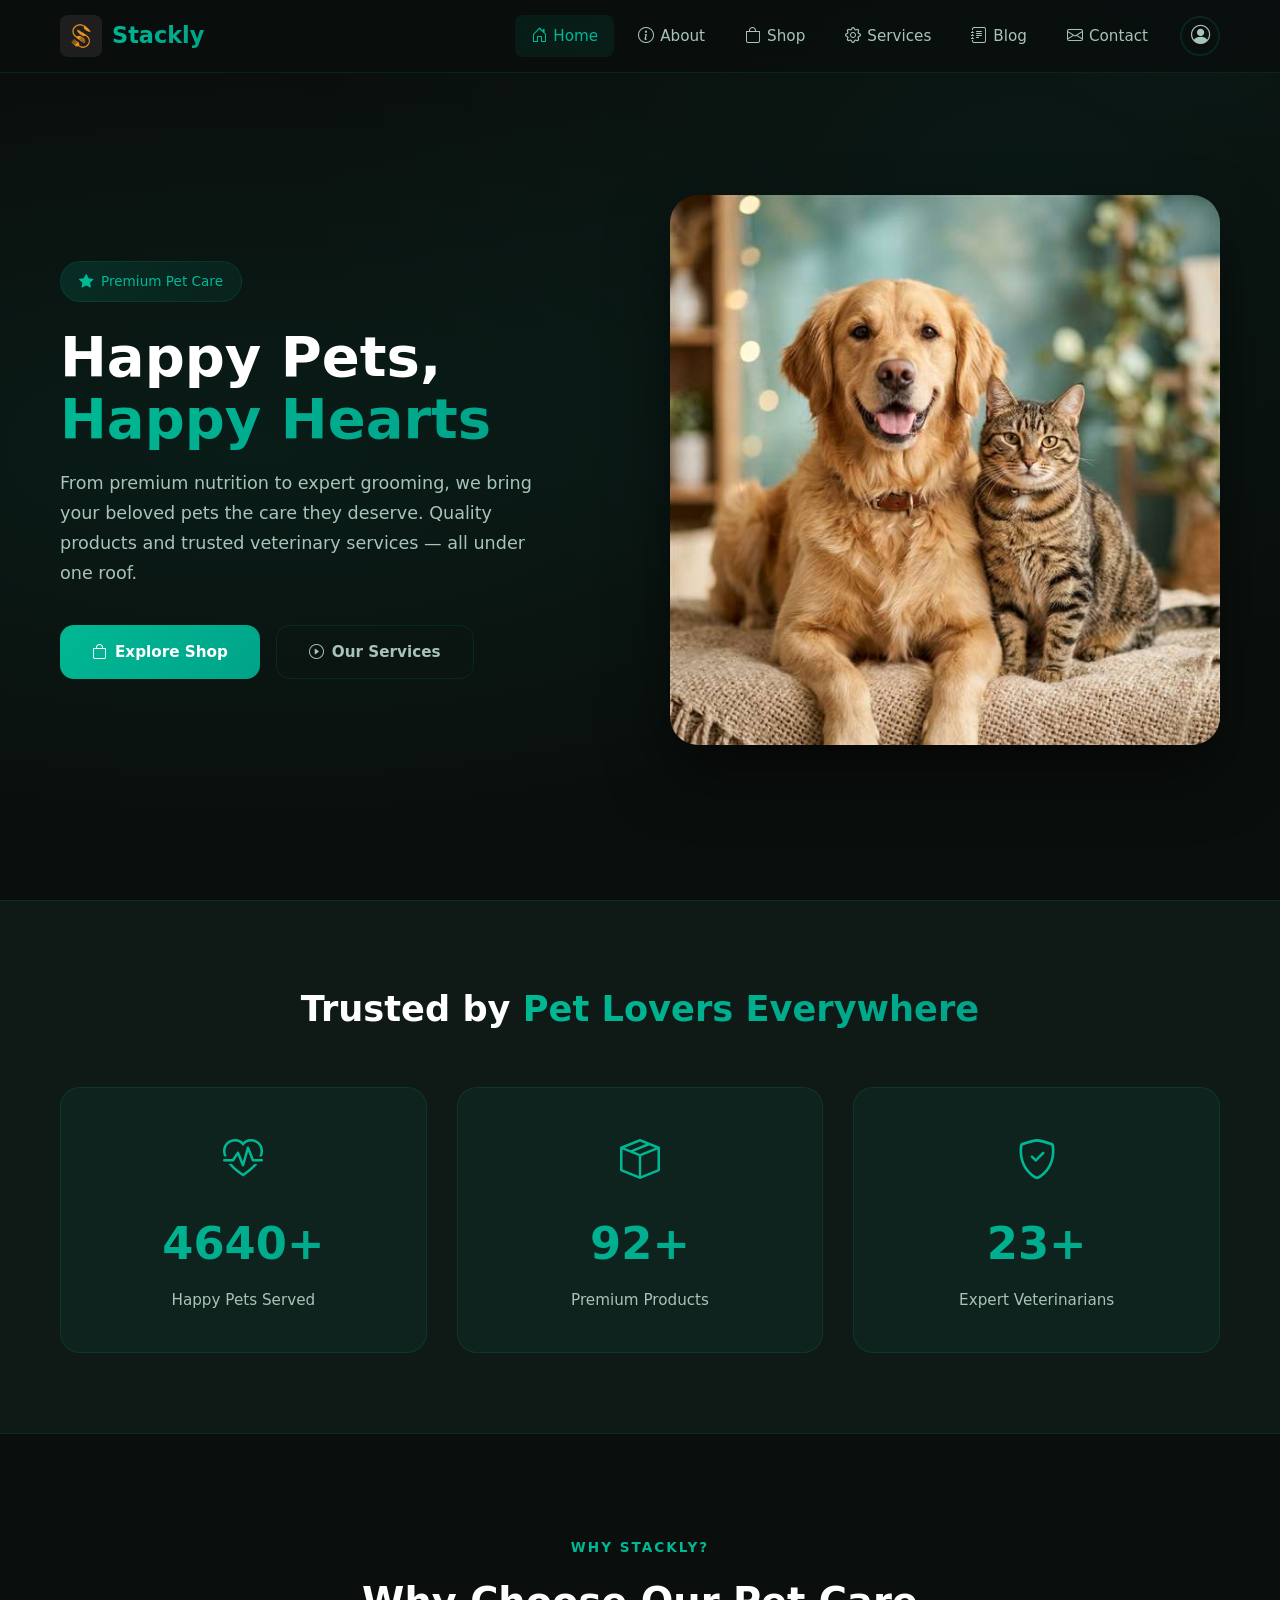
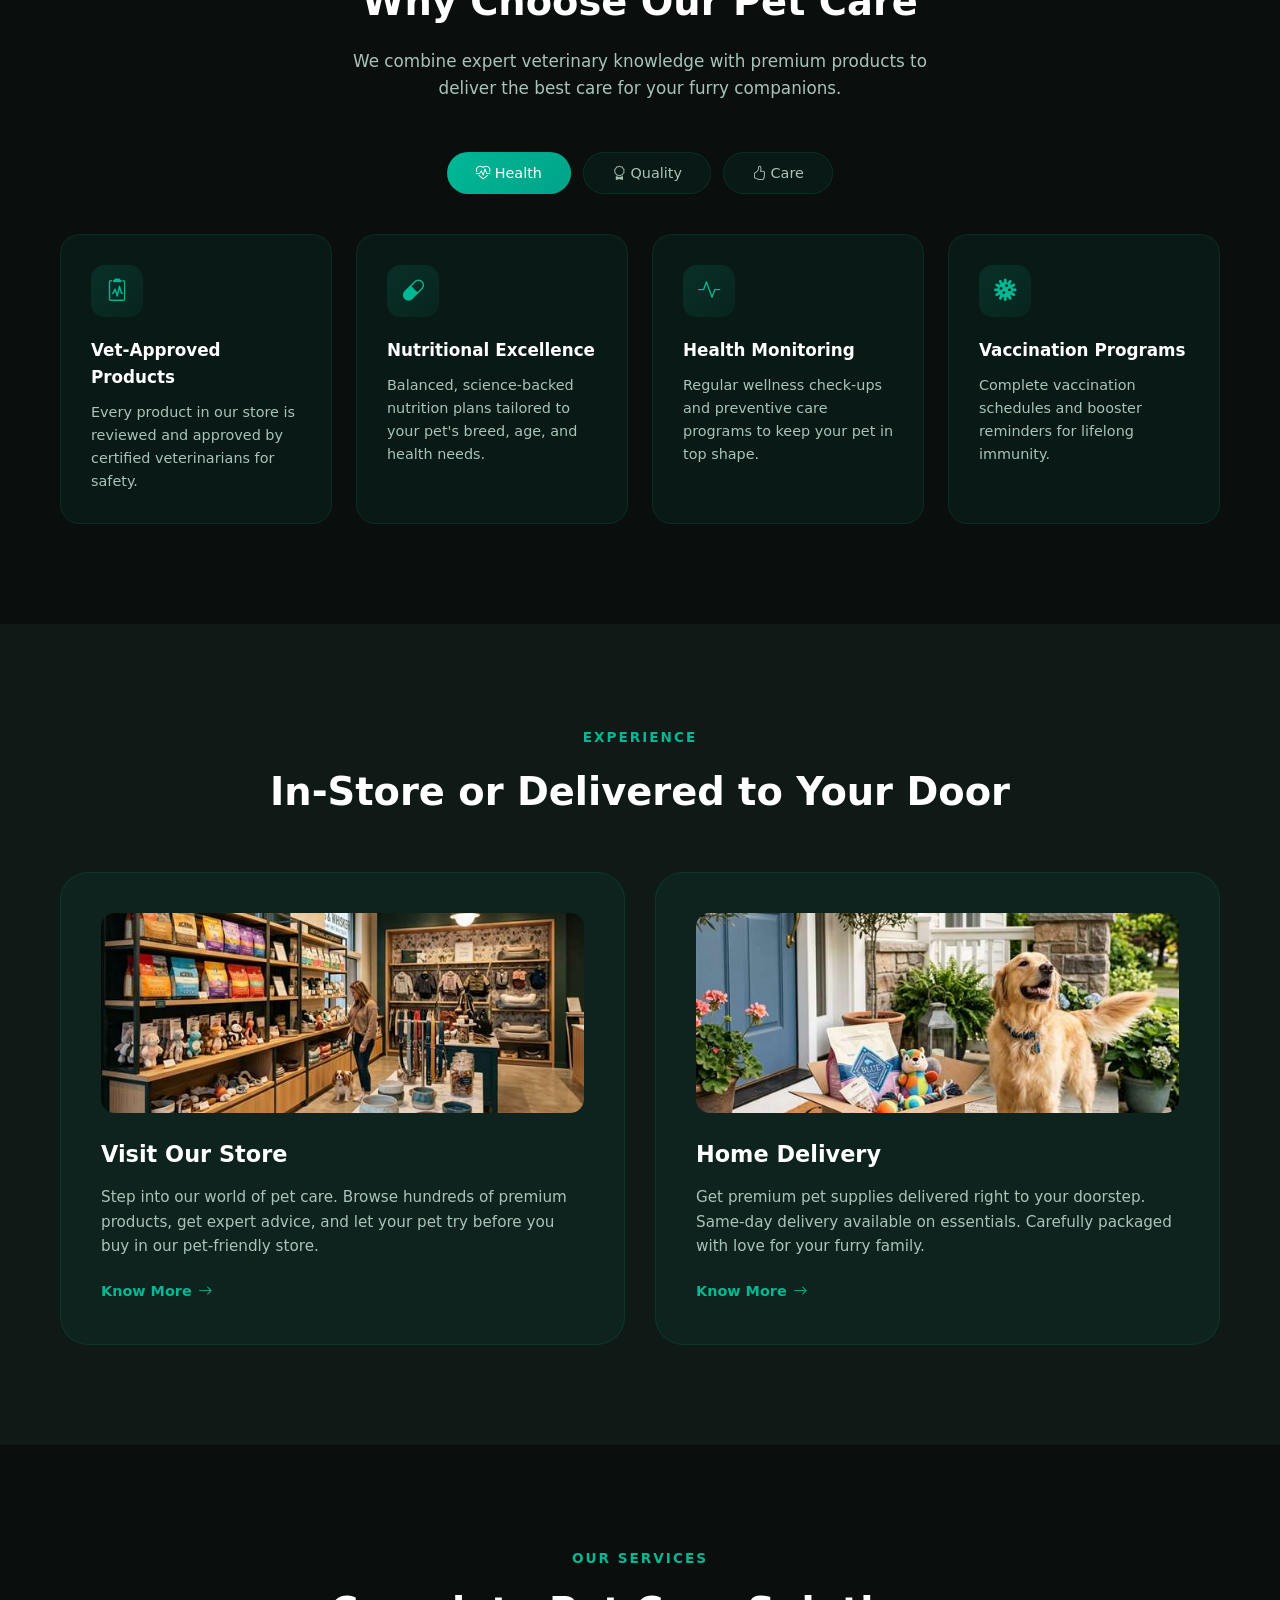
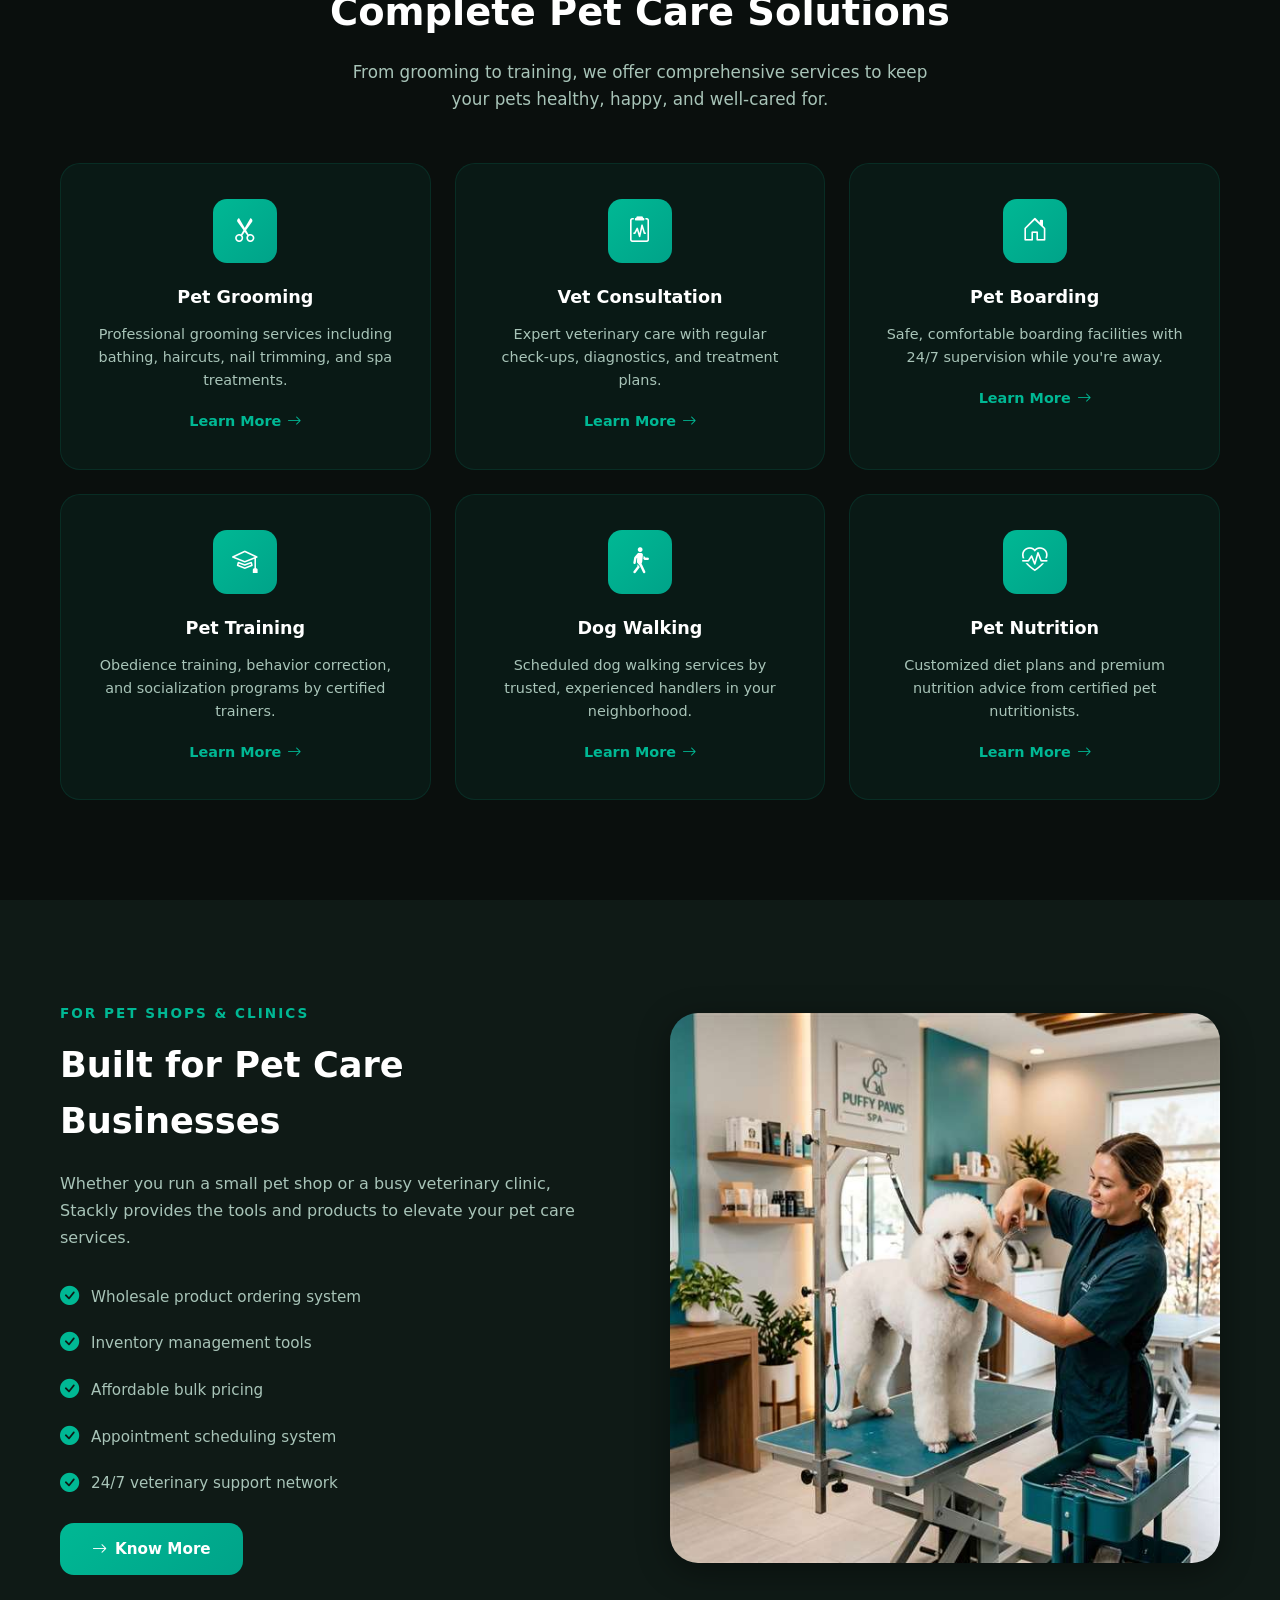
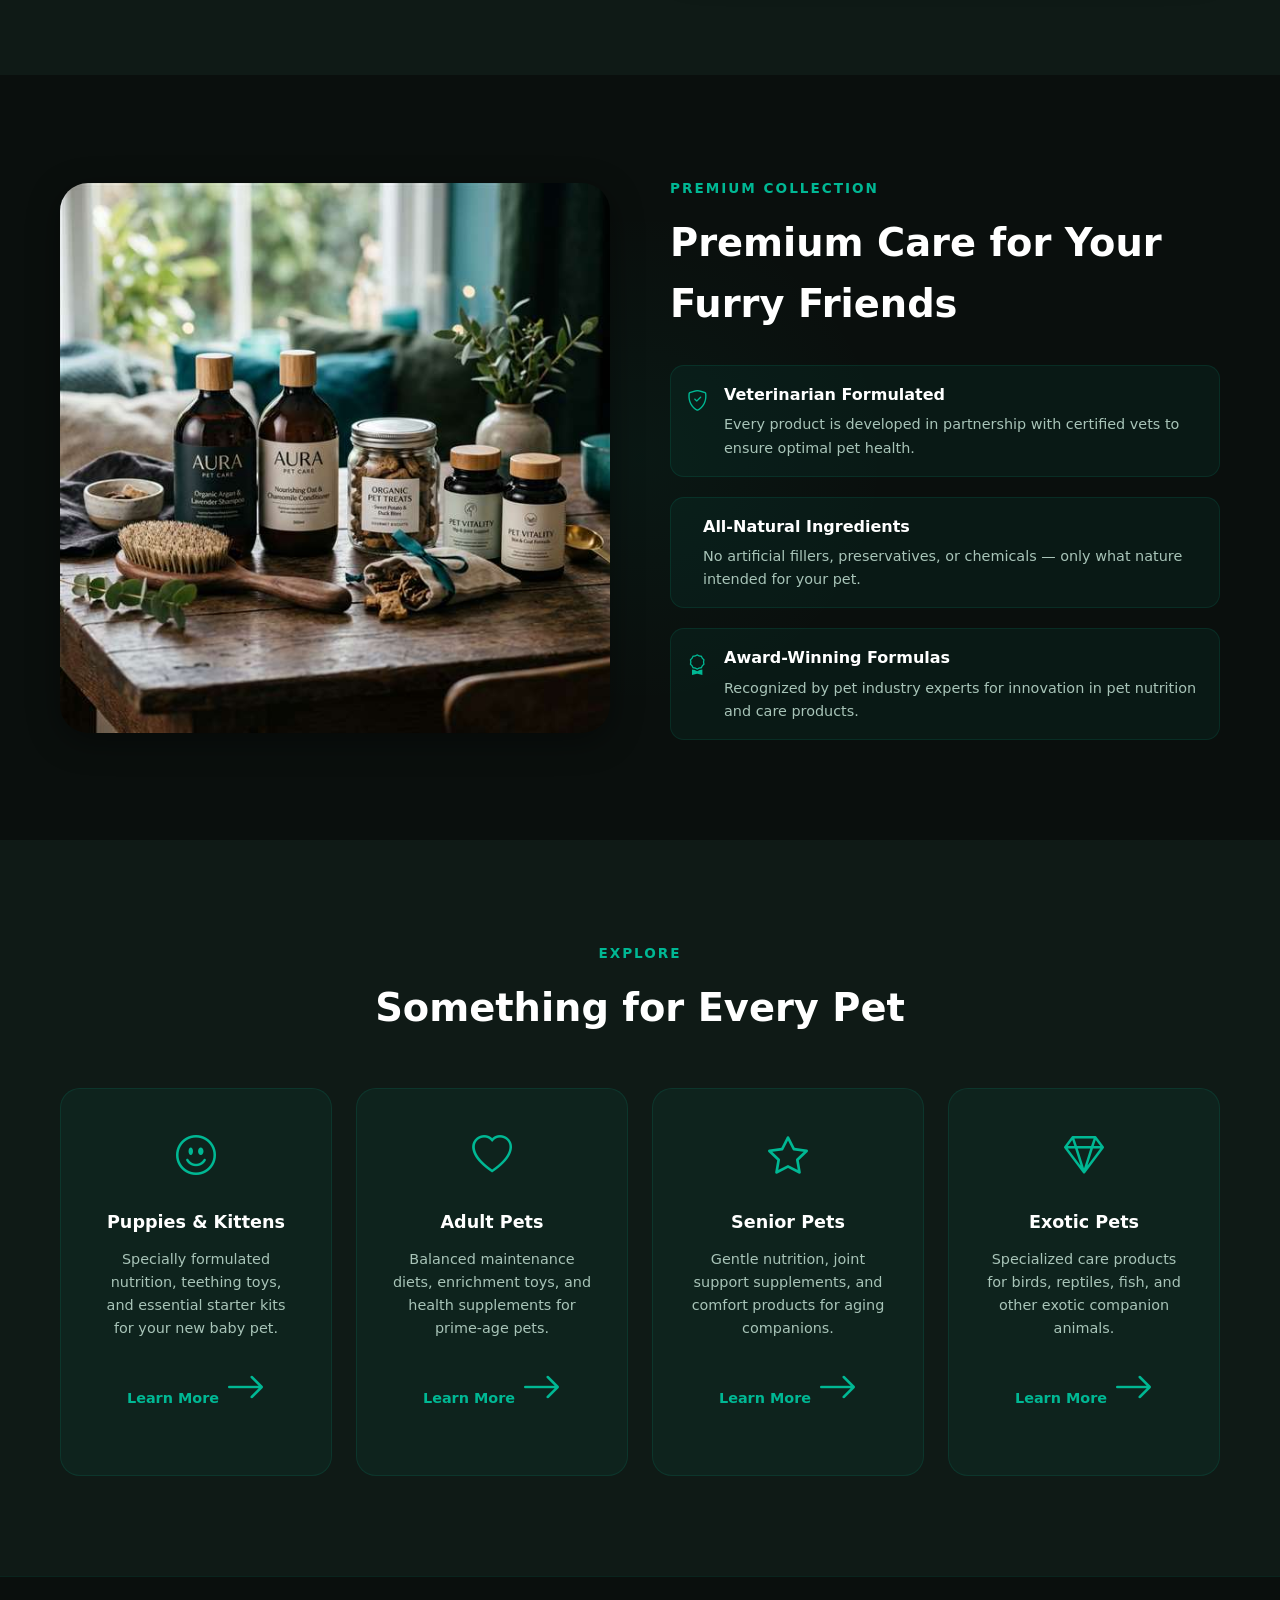
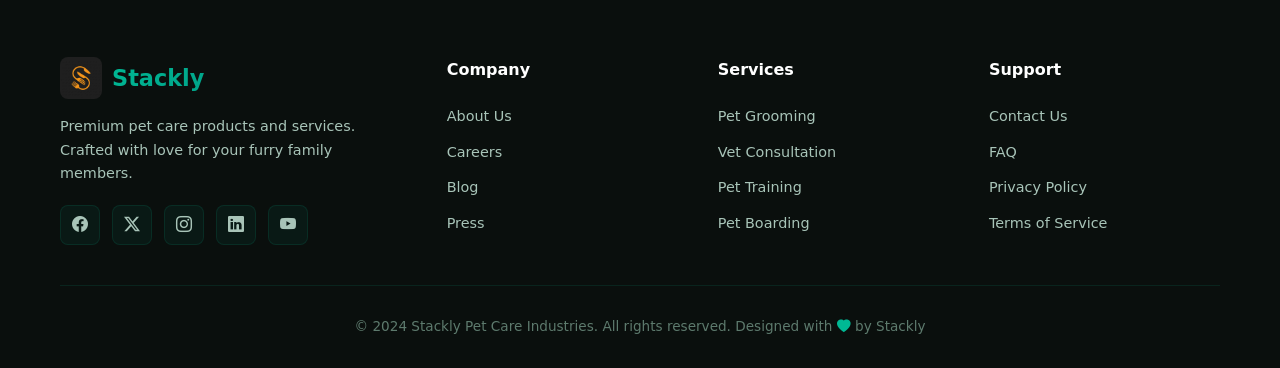
==== commit a4bde501: "Fix Browse Shop and Explore Shop links to point to shop.html and services.html" ====
--- a/index.html
+++ b/index.html
@@ -58,10 +58,10 @@
           From premium nutrition to expert grooming, we bring your beloved pets the care they deserve. Quality products and trusted veterinary services — all under one roof.
         </p>
         <div class="hero-buttons">
-          <a href="error.html" class="btn-primary">
+          <a href="shop.html" class="btn-primary">
             <i class="bi bi-bag"></i> Explore Shop
           </a>
-          <a href="error.html" class="btn-secondary">
+          <a href="services.html" class="btn-secondary">
             <i class="bi bi-play-circle"></i> Our Services
           </a>
         </div>
